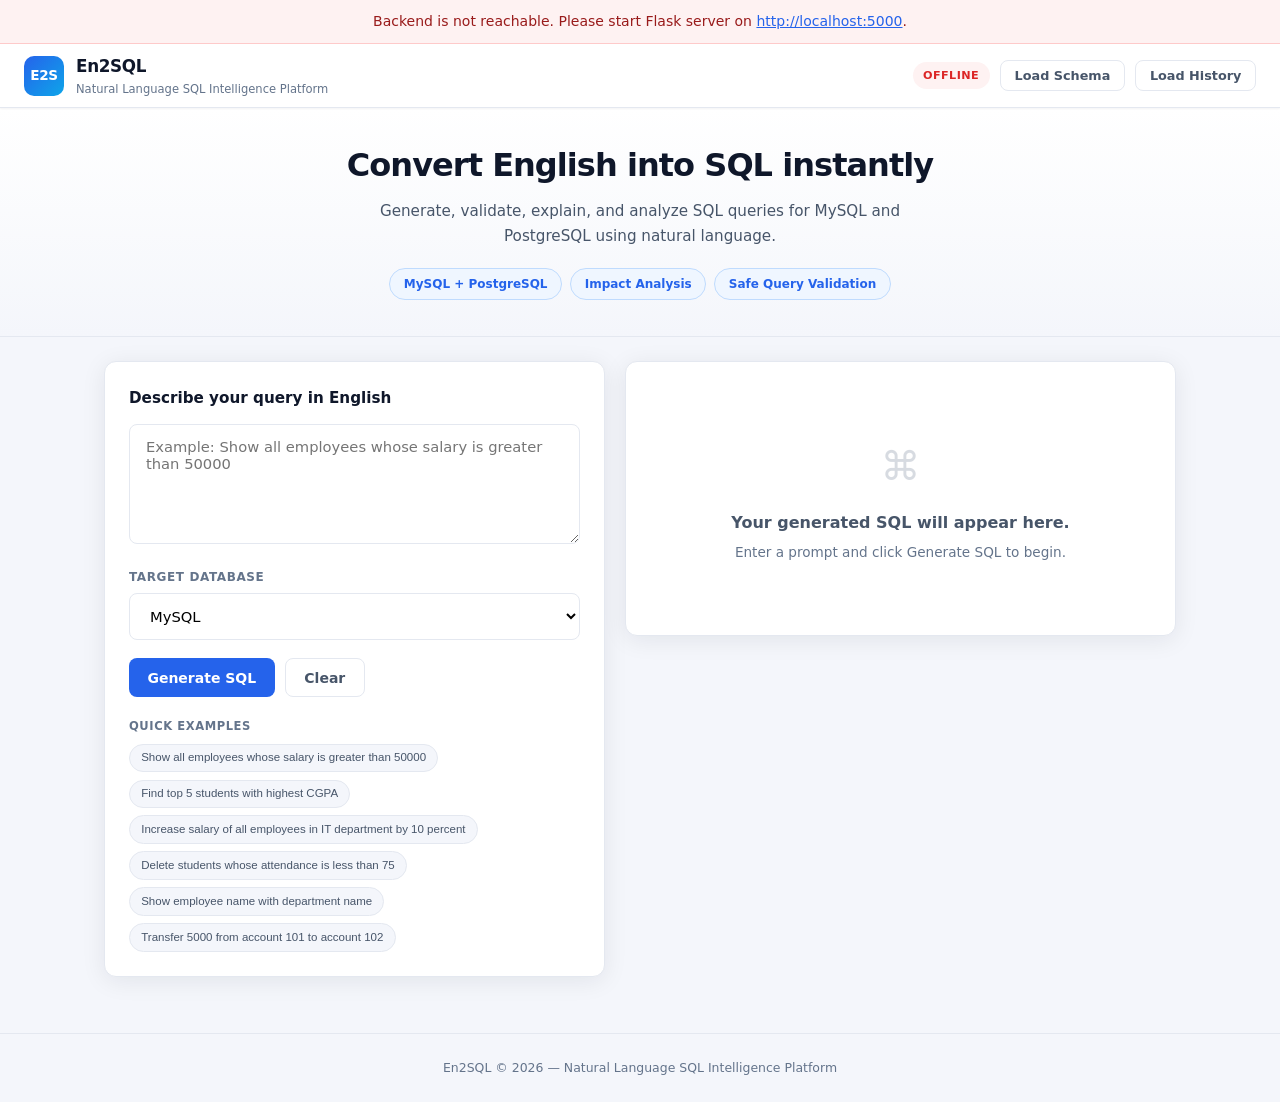
==== frontend/index.html @ 53cef6e6 "Add En2SQL project" ====
<!DOCTYPE html>
<html lang="en">
<head>
  <meta charset="UTF-8" />
  <meta name="viewport" content="width=device-width, initial-scale=1.0" />
  <title>En2SQL — Natural Language SQL Intelligence Platform</title>
  <link rel="stylesheet" href="style.css" />
</head>
<body>
  <!-- Backend unreachable banner -->
  <div id="backend-error" class="backend-error" hidden>
    Backend is not reachable. Please start Flask server on
    <a href="http://localhost:5000" target="_blank" rel="noopener">http://localhost:5000</a>.
  </div>

  <!-- Top navigation -->
  <nav class="navbar">
    <div class="navbar__brand">
      <div class="navbar__logo">E2S</div>
      <div>
        <div class="navbar__title">En2SQL</div>
        <div class="navbar__tagline">Natural Language SQL Intelligence Platform</div>
      </div>
    </div>
    <div class="navbar__actions">
      <span id="status-badge" class="status-badge status-badge--checking">Checking…</span>
      <button id="btn-load-schema" class="btn btn-nav" type="button">Load Schema</button>
      <button id="btn-load-history" class="btn btn-nav" type="button">Load History</button>
    </div>
  </nav>

  <!-- Hero -->
  <section class="hero">
    <div class="hero__inner">
      <h1 class="hero__heading">Convert English into SQL instantly</h1>
      <p class="hero__desc">
        Generate, validate, explain, and analyze SQL queries for MySQL and PostgreSQL using natural language.
      </p>
      <div class="hero__badges">
        <span class="feature-badge">MySQL + PostgreSQL</span>
        <span class="feature-badge">Impact Analysis</span>
        <span class="feature-badge">Safe Query Validation</span>
      </div>
    </div>
  </section>

  <!-- Main workspace -->
  <main class="workspace">
    <div class="workspace__grid">
      <!-- Left panel: input -->
      <section class="panel panel--input">
        <h2 class="panel__title">Describe your query in English</h2>
        <textarea
          id="prompt"
          class="prompt-input"
          rows="5"
          placeholder="Example: Show all employees whose salary is greater than 50000"
        ></textarea>

        <label class="field-label" for="db-type">Target database</label>
        <select id="db-type" class="field-select">
          <option value="mysql">MySQL</option>
          <option value="postgresql">PostgreSQL</option>
        </select>

        <div class="action-row">
          <button id="btn-generate" class="btn btn-primary" type="button">
            <span class="btn__label">Generate SQL</span>
            <span class="btn__spinner" hidden></span>
          </button>
          <button id="btn-clear" class="btn btn-secondary" type="button">Clear</button>
        </div>

        <p class="chips-label">Quick examples</p>
        <div id="sample-buttons" class="sample-chips"></div>
      </section>

      <!-- Right panel: output -->
      <section class="panel panel--output">
        <!-- Empty state -->
        <div id="output-empty" class="output-empty">
          <div class="output-empty__icon">⌘</div>
          <p class="output-empty__text">Your generated SQL will appear here.</p>
          <p class="output-empty__hint">Enter a prompt and click Generate SQL to begin.</p>
        </div>

        <!-- Results -->
        <div id="output-results" class="output-results" hidden>
          <!-- Unsupported schema -->
          <div id="unsupported-card" class="unsupported-card" hidden aria-live="polite">
            <div class="unsupported-card__header">
              <div class="unsupported-card__icon" aria-hidden="true">⚠</div>
              <div>
                <h3>Unsupported Schema Detected</h3>
                <p class="unsupported-card__eyebrow">No SQL query was generated to avoid incorrect output.</p>
              </div>
            </div>
            <p id="unsupported-message" class="unsupported-card__message">
              The requested tables or columns are not available in the current database schema.
            </p>
            <div class="unsupported-card__section">
              <span class="unsupported-card__label">Available demo schema</span>
              <div class="unsupported-schema-list">
                <span>Employee</span>
                <span>Department</span>
                <span>Students</span>
                <span>Account</span>
              </div>
            </div>
            <div class="unsupported-card__section">
              <span class="unsupported-card__label">Warning</span>
              <p id="unsupported-warning" class="unsupported-card__detail"></p>
            </div>
            <div class="unsupported-card__section">
              <span class="unsupported-card__label">Suggestion</span>
              <p id="unsupported-optimization" class="unsupported-card__detail"></p>
            </div>
          </div>

          <!-- Query options (multiple) -->
          <div id="query-options-card" class="query-options-section" hidden>
            <h3 class="section-label">Select query variant</h3>
            <div id="query-options" class="query-options"></div>
          </div>

          <!-- SQL editor block -->
          <div id="sql-block" class="sql-block">
            <div class="sql-block__header">
              <span class="section-label">Generated SQL</span>
              <button id="btn-copy-sql" class="btn btn-copy" type="button">Copy SQL</button>
            </div>
            <pre id="output-sql" class="sql-editor"></pre>
            <div class="badge-row">
              <span id="query-type-badge" class="pill pill--type"></span>
              <span id="database-badge" class="pill pill--db"></span>
              <span id="validation-badge" class="pill pill--valid"></span>
              <span id="warning-badge" class="pill pill--warn" hidden></span>
            </div>
          </div>

          <!-- Result details tabs -->
          <div id="details-tabs" class="details-tabs">
            <div class="tabs__nav" role="tablist">
              <button class="tab-btn active" data-tab="explanation" type="button">Explanation</button>
              <button class="tab-btn" data-tab="tables" type="button">Affected Tables</button>
              <button class="tab-btn" data-tab="columns" type="button">Affected Columns</button>
              <button class="tab-btn" data-tab="impact" type="button">Expected Impact</button>
              <button class="tab-btn" data-tab="optimization" type="button">Optimization</button>
              <button class="tab-btn" data-tab="warning" type="button">Warning</button>
            </div>
            <div class="tabs__content">
              <div id="tab-explanation" class="tab-pane active">
                <p id="output-explanation" class="detail-text"></p>
              </div>
              <div id="tab-tables" class="tab-pane">
                <ul id="output-tables" class="tag-list"></ul>
              </div>
              <div id="tab-columns" class="tab-pane">
                <ul id="output-columns" class="tag-list"></ul>
              </div>
              <div id="tab-impact" class="tab-pane">
                <p id="output-impact" class="detail-text"></p>
              </div>
              <div id="tab-optimization" class="tab-pane">
                <p id="output-optimization" class="detail-text"></p>
              </div>
              <div id="tab-warning" class="tab-pane">
                <p id="output-warning" class="detail-text detail-text--warn"></p>
              </div>
            </div>
          </div>

          <!-- Execute -->
          <div class="execute-section">
            <button id="btn-execute" class="btn btn-execute" type="button" disabled>
              Execute Selected Query
            </button>
            <p id="demo-mode-note" class="demo-note" hidden>
              Execution is running in demo mode.
            </p>
          </div>

          <!-- Execution results -->
          <div id="execution-block" class="execution-block" hidden>
            <h3 class="section-label">Execution Result</h3>
            <p id="execution-message" class="execution-message"></p>
            <div class="table-wrapper">
              <table id="execution-table" class="data-table">
                <thead id="execution-thead"></thead>
                <tbody id="execution-tbody"></tbody>
              </table>
            </div>
          </div>
        </div>
      </section>
    </div>
  </main>

  <footer class="footer">
    <p>En2SQL &copy; 2026 &mdash; Natural Language SQL Intelligence Platform</p>
  </footer>

  <!-- Schema drawer -->
  <div id="schema-drawer" class="drawer" hidden>
    <div class="drawer__backdrop" data-close="schema"></div>
    <aside class="drawer__panel">
      <header class="drawer__header">
        <h2>Database Schema</h2>
        <span id="schema-mode" class="pill pill--muted"></span>
        <button class="drawer__close" data-close="schema" type="button" aria-label="Close">&times;</button>
      </header>
      <div id="schema-content" class="drawer__body schema-grid"></div>
    </aside>
  </div>

  <!-- History drawer -->
  <div id="history-drawer" class="drawer" hidden>
    <div class="drawer__backdrop" data-close="history"></div>
    <aside class="drawer__panel">
      <header class="drawer__header">
        <h2>Query History</h2>
        <button class="drawer__close" data-close="history" type="button" aria-label="Close">&times;</button>
      </header>
      <ul id="history-list" class="drawer__body history-list">
        <li class="history-placeholder">No history loaded yet.</li>
      </ul>
    </aside>
  </div>

  <!-- Confirm modal -->
  <div id="confirm-modal" class="modal" hidden>
    <div class="modal__backdrop" data-close="modal"></div>
    <div class="modal__dialog">
      <h3>Confirm query execution</h3>
      <p id="confirm-message" class="modal__text"></p>
      <div class="modal__actions">
        <button id="confirm-cancel" class="btn btn-secondary" type="button">Cancel</button>
        <button id="confirm-ok" class="btn btn-danger" type="button">Execute anyway</button>
      </div>
    </div>
  </div>

  <!-- Toast -->
  <div id="toast" class="toast" hidden></div>

  <script src="script.js"></script>
</body>
</html>
---- frontend/style.css ----
/* En2SQL — Professional SQL Assistant UI */

[hidden] {
  display: none !important;
}

:root {
  --bg: #f4f6fb;
  --surface: #ffffff;
  --surface-elevated: #ffffff;
  --border: #e4e8f0;
  --border-strong: #cdd5e0;
  --text: #0f172a;
  --text-secondary: #475569;
  --text-muted: #64748b;
  --primary: #2563eb;
  --primary-hover: #1d4ed8;
  --primary-soft: #eff6ff;
  --accent: #0ea5e9;
  --success: #059669;
  --success-soft: #ecfdf5;
  --warning: #d97706;
  --warning-soft: #fffbeb;
  --danger: #dc2626;
  --danger-soft: #fef2f2;
  --sql-bg: #0f172a;
  --sql-text: #e2e8f0;
  --sql-keyword: #7dd3fc;
  --radius: 12px;
  --radius-sm: 8px;
  --shadow-sm: 0 1px 2px rgba(15, 23, 42, 0.05);
  --shadow: 0 4px 24px rgba(15, 23, 42, 0.08);
  --shadow-lg: 0 12px 40px rgba(15, 23, 42, 0.12);
  --font: "Inter", "Segoe UI", system-ui, -apple-system, sans-serif;
  --mono: "JetBrains Mono", "SF Mono", "Fira Code", Consolas, monospace;
  --nav-h: 64px;
}

*, *::before, *::after { box-sizing: border-box; margin: 0; padding: 0; }

html { scroll-behavior: smooth; }

body {
  font-family: var(--font);
  background: var(--bg);
  color: var(--text);
  line-height: 1.6;
  min-height: 100vh;
}

a { color: var(--primary); }

/* Backend error banner */
.backend-error {
  background: var(--danger-soft);
  border-bottom: 1px solid #fecaca;
  color: #991b1b;
  padding: 0.65rem 1.5rem;
  text-align: center;
  font-size: 0.875rem;
}

/* Navbar */
.navbar {
  position: sticky;
  top: 0;
  z-index: 100;
  height: var(--nav-h);
  background: var(--surface);
  border-bottom: 1px solid var(--border);
  display: flex;
  align-items: center;
  justify-content: space-between;
  padding: 0 1.5rem;
  box-shadow: var(--shadow-sm);
}

.navbar__brand {
  display: flex;
  align-items: center;
  gap: 0.75rem;
}

.navbar__logo {
  width: 40px;
  height: 40px;
  border-radius: 10px;
  background: linear-gradient(135deg, var(--primary), var(--accent));
  color: #fff;
  font-weight: 800;
  font-size: 0.85rem;
  display: flex;
  align-items: center;
  justify-content: center;
  letter-spacing: -0.03em;
}

.navbar__title {
  font-size: 1.05rem;
  font-weight: 700;
  letter-spacing: -0.02em;
  color: var(--text);
}

.navbar__tagline {
  font-size: 0.72rem;
  color: var(--text-muted);
  font-weight: 500;
}

.navbar__actions {
  display: flex;
  align-items: center;
  gap: 0.65rem;
}

.status-badge {
  font-size: 0.7rem;
  font-weight: 600;
  padding: 0.3rem 0.65rem;
  border-radius: 999px;
  text-transform: uppercase;
  letter-spacing: 0.04em;
}

.status-badge--checking { background: var(--border); color: var(--text-muted); }
.status-badge--connected { background: var(--success-soft); color: var(--success); }
.status-badge--demo { background: var(--warning-soft); color: var(--warning); }
.status-badge--offline { background: var(--danger-soft); color: var(--danger); }

/* Hero */
.hero {
  background: linear-gradient(180deg, var(--surface) 0%, var(--bg) 100%);
  border-bottom: 1px solid var(--border);
  padding: 2rem 1.5rem 2.25rem;
}

.hero__inner {
  max-width: 1120px;
  margin: 0 auto;
  text-align: center;
}

.hero__heading {
  font-size: clamp(1.5rem, 3.5vw, 2rem);
  font-weight: 800;
  letter-spacing: -0.03em;
  color: var(--text);
  margin-bottom: 0.5rem;
}

.hero__desc {
  max-width: 560px;
  margin: 0 auto 1.25rem;
  color: var(--text-secondary);
  font-size: 0.95rem;
}

.hero__badges {
  display: flex;
  flex-wrap: wrap;
  justify-content: center;
  gap: 0.5rem;
}

.feature-badge {
  font-size: 0.75rem;
  font-weight: 600;
  padding: 0.35rem 0.85rem;
  border-radius: 999px;
  background: var(--primary-soft);
  color: var(--primary);
  border: 1px solid #bfdbfe;
}

/* Workspace */
.workspace {
  max-width: 1120px;
  margin: 0 auto;
  padding: 1.5rem;
}

.workspace__grid {
  display: grid;
  grid-template-columns: 1fr 1.1fr;
  gap: 1.25rem;
  align-items: start;
}

.panel {
  background: var(--surface);
  border: 1px solid var(--border);
  border-radius: var(--radius);
  box-shadow: var(--shadow);
  padding: 1.5rem;
}

.panel__title {
  font-size: 0.95rem;
  font-weight: 700;
  color: var(--text);
  margin-bottom: 0.85rem;
}

/* Form fields */
.field-label {
  display: block;
  font-size: 0.75rem;
  font-weight: 600;
  color: var(--text-muted);
  text-transform: uppercase;
  letter-spacing: 0.05em;
  margin: 1rem 0 0.4rem;
}

.prompt-input,
.field-select {
  width: 100%;
  padding: 0.8rem 1rem;
  border: 1px solid var(--border);
  border-radius: var(--radius-sm);
  font-family: var(--font);
  font-size: 0.92rem;
  background: var(--surface);
  transition: border-color 0.15s, box-shadow 0.15s;
  resize: vertical;
}

.prompt-input:focus,
.field-select:focus {
  outline: none;
  border-color: var(--primary);
  box-shadow: 0 0 0 3px rgba(37, 99, 235, 0.12);
}

.prompt-input { min-height: 120px; }

/* Buttons */
.btn {
  display: inline-flex;
  align-items: center;
  justify-content: center;
  gap: 0.5rem;
  padding: 0.65rem 1.15rem;
  border: none;
  border-radius: var(--radius-sm);
  font-family: var(--font);
  font-size: 0.875rem;
  font-weight: 600;
  cursor: pointer;
  transition: background 0.15s, transform 0.1s, opacity 0.15s;
}

.btn:active:not(:disabled) { transform: scale(0.98); }
.btn:disabled { opacity: 0.5; cursor: not-allowed; }

.btn-primary {
  background: var(--primary);
  color: #fff;
  min-width: 140px;
}

.btn-primary:hover:not(:disabled) { background: var(--primary-hover); }
.btn-primary.loading .btn__label { opacity: 0.6; }

.btn-secondary {
  background: var(--surface);
  color: var(--text-secondary);
  border: 1px solid var(--border);
}

.btn-secondary:hover:not(:disabled) { background: var(--bg); }

.btn-nav {
  background: transparent;
  color: var(--text-secondary);
  border: 1px solid var(--border);
  padding: 0.45rem 0.85rem;
  font-size: 0.8rem;
}

.btn-nav:hover { background: var(--bg); color: var(--text); }

.btn-copy {
  background: rgba(255,255,255,0.08);
  color: var(--sql-text);
  border: 1px solid rgba(255,255,255,0.15);
  padding: 0.35rem 0.75rem;
  font-size: 0.75rem;
}

.btn-copy:hover { background: rgba(255,255,255,0.15); }
.btn-copy.copied { background: var(--success); border-color: var(--success); color: #fff; }

.btn-execute {
  background: var(--success);
  color: #fff;
  width: 100%;
  padding: 0.75rem;
  margin-top: 0.5rem;
}

.btn-execute:hover:not(:disabled) { background: #047857; }

.btn-danger {
  background: var(--danger);
  color: #fff;
}

.btn-danger:hover { background: #b91c1c; }

.btn__spinner {
  width: 16px;
  height: 16px;
  border: 2px solid rgba(255,255,255,0.3);
  border-top-color: #fff;
  border-radius: 50%;
  animation: spin 0.7s linear infinite;
}

@keyframes spin { to { transform: rotate(360deg); } }

.action-row {
  display: flex;
  gap: 0.65rem;
  margin-top: 1.15rem;
}

/* Sample chips */
.chips-label {
  font-size: 0.72rem;
  font-weight: 600;
  color: var(--text-muted);
  text-transform: uppercase;
  letter-spacing: 0.05em;
  margin: 1.25rem 0 0.5rem;
}

.sample-chips {
  display: flex;
  flex-wrap: wrap;
  gap: 0.45rem;
}

.sample-chip {
  font-size: 0.72rem;
  padding: 0.35rem 0.7rem;
  border-radius: 999px;
  background: var(--bg);
  border: 1px solid var(--border);
  color: var(--text-secondary);
  cursor: pointer;
  transition: border-color 0.15s, background 0.15s;
  text-align: left;
  line-height: 1.35;
}

.sample-chip:hover {
  border-color: var(--primary);
  background: var(--primary-soft);
  color: var(--primary);
}

/* Output panel */
.output-empty {
  text-align: center;
  padding: 3rem 1.5rem;
  color: var(--text-muted);
}

.output-empty__icon {
  font-size: 2.5rem;
  opacity: 0.25;
  margin-bottom: 0.75rem;
}

.output-empty__text {
  font-size: 1rem;
  font-weight: 600;
  color: var(--text-secondary);
}

.output-empty__hint {
  font-size: 0.85rem;
  margin-top: 0.35rem;
}

.output-results { display: flex; flex-direction: column; gap: 1rem; }

.section-label {
  font-size: 0.72rem;
  font-weight: 700;
  text-transform: uppercase;
  letter-spacing: 0.06em;
  color: var(--text-muted);
  margin-bottom: 0.5rem;
}

/* Unsupported card */
.unsupported-card {
  background: linear-gradient(180deg, #fffbeb 0%, #fff7ed 100%);
  border: 1px solid #fcd34d;
  border-radius: var(--radius-sm);
  padding: 1.25rem;
  box-shadow: var(--shadow-sm);
}

.unsupported-card__header {
  display: flex;
  align-items: flex-start;
  gap: 0.85rem;
  margin-bottom: 0.9rem;
}

.unsupported-card__icon {
  width: 38px;
  height: 38px;
  border-radius: 999px;
  background: #fef3c7;
  border: 1px solid #fbbf24;
  display: flex;
  align-items: center;
  justify-content: center;
  flex: 0 0 auto;
  font-size: 1.15rem;
}

.unsupported-card h3 {
  font-size: 1rem;
  margin-bottom: 0.15rem;
  color: #92400e;
}

.unsupported-card p {
  font-size: 0.875rem;
  color: #78350f;
}

.unsupported-card__eyebrow {
  font-weight: 600;
}

.unsupported-card__message {
  margin-bottom: 1rem;
  line-height: 1.6;
}

.unsupported-card__section {
  border-top: 1px solid #fde68a;
  padding-top: 0.8rem;
  margin-top: 0.8rem;
}

.unsupported-card__label {
  display: block;
  font-size: 0.68rem;
  font-weight: 800;
  color: #92400e;
  letter-spacing: 0.06em;
  text-transform: uppercase;
  margin-bottom: 0.45rem;
}

.unsupported-card__detail {
  line-height: 1.6;
}

.unsupported-schema-list {
  display: flex;
  flex-wrap: wrap;
  gap: 0.4rem;
}

.unsupported-schema-list span {
  font-family: var(--mono);
  font-size: 0.72rem;
  font-weight: 700;
  color: #78350f;
  background: #ffffff;
  border: 1px solid #fcd34d;
  border-radius: 999px;
  padding: 0.25rem 0.6rem;
}

/* SQL editor block */
.sql-block {
  border: 1px solid #1e293b;
  border-radius: var(--radius-sm);
  overflow: hidden;
  background: var(--sql-bg);
}

.sql-block__header {
  display: flex;
  justify-content: space-between;
  align-items: center;
  padding: 0.55rem 0.85rem;
  background: #1e293b;
  border-bottom: 1px solid #334155;
}

.sql-block__header .section-label {
  color: #94a3b8;
  margin: 0;
}

.sql-editor {
  font-family: var(--mono);
  font-size: 0.82rem;
  line-height: 1.6;
  color: var(--sql-text);
  padding: 1rem 1.15rem;
  overflow-x: auto;
  white-space: pre-wrap;
  word-break: break-word;
  min-height: 100px;
  max-height: 280px;
}

.badge-row {
  display: flex;
  flex-wrap: wrap;
  gap: 0.4rem;
  padding: 0.65rem 0.85rem;
  background: #1e293b;
  border-top: 1px solid #334155;
}

.pill {
  font-size: 0.68rem;
  font-weight: 700;
  padding: 0.2rem 0.55rem;
  border-radius: 999px;
  text-transform: uppercase;
  letter-spacing: 0.04em;
}

.pill--type { background: #312e81; color: #c7d2fe; }
.pill--db { background: #164e63; color: #a5f3fc; }
.pill--valid { background: #14532d; color: #bbf7d0; }
.pill--warn { background: #78350f; color: #fde68a; }
.pill--muted { background: var(--bg); color: var(--text-muted); }

/* Query options */
.query-options-section { margin-bottom: 0.25rem; }

.query-options {
  display: flex;
  flex-direction: column;
  gap: 0.5rem;
}

.query-option {
  display: flex;
  align-items: flex-start;
  gap: 0.65rem;
  padding: 0.75rem;
  border: 2px solid var(--border);
  border-radius: var(--radius-sm);
  cursor: pointer;
  transition: border-color 0.15s, background 0.15s;
  background: var(--bg);
}

.query-option:hover { border-color: #93c5fd; }
.query-option.selected {
  border-color: var(--primary);
  background: var(--primary-soft);
}

.query-option input { margin-top: 0.2rem; accent-color: var(--primary); }

.query-option pre {
  font-family: var(--mono);
  font-size: 0.75rem;
  white-space: pre-wrap;
  word-break: break-word;
  flex: 1;
  color: var(--text);
}

/* Tabs */
.details-tabs {
  border: 1px solid var(--border);
  border-radius: var(--radius-sm);
  overflow: hidden;
  background: var(--surface);
}

.tabs__nav {
  display: flex;
  flex-wrap: wrap;
  border-bottom: 1px solid var(--border);
  background: var(--bg);
}

.tab-btn {
  flex: 1;
  min-width: fit-content;
  padding: 0.6rem 0.75rem;
  border: none;
  background: transparent;
  font-family: var(--font);
  font-size: 0.75rem;
  font-weight: 600;
  color: var(--text-muted);
  cursor: pointer;
  border-bottom: 2px solid transparent;
  transition: color 0.15s, border-color 0.15s;
}

.tab-btn:hover { color: var(--text); }
.tab-btn.active {
  color: var(--primary);
  border-bottom-color: var(--primary);
  background: var(--surface);
}

.tabs__content { padding: 1rem; min-height: 80px; }

.tab-pane { display: none; }
.tab-pane.active { display: block; }

.detail-text {
  font-size: 0.875rem;
  color: var(--text-secondary);
  line-height: 1.65;
}

.detail-text--warn { color: #92400e; }

.tag-list {
  list-style: none;
  display: flex;
  flex-wrap: wrap;
  gap: 0.4rem;
}

.tag-list li {
  font-size: 0.8rem;
  padding: 0.25rem 0.65rem;
  background: var(--bg);
  border: 1px solid var(--border);
  border-radius: 999px;
  color: var(--text);
}

.tag-list .empty-tag {
  border: none;
  background: transparent;
  color: var(--text-muted);
  font-style: italic;
  padding: 0;
}

/* Execute */
.execute-section { margin-top: 0.25rem; }

.demo-note {
  font-size: 0.78rem;
  color: var(--warning);
  text-align: center;
  margin-top: 0.5rem;
  font-weight: 500;
}

.execution-block {
  border: 1px solid var(--border);
  border-radius: var(--radius-sm);
  padding: 1rem;
  background: var(--bg);
}

.execution-message {
  font-size: 0.82rem;
  color: var(--text-muted);
  margin-bottom: 0.65rem;
}

.table-wrapper {
  overflow-x: auto;
  border-radius: var(--radius-sm);
  border: 1px solid var(--border);
  background: var(--surface);
}

.data-table {
  width: 100%;
  border-collapse: collapse;
  font-size: 0.82rem;
}

.data-table th,
.data-table td {
  padding: 0.55rem 0.85rem;
  text-align: left;
  border-bottom: 1px solid var(--border);
}

.data-table th {
  background: var(--sql-bg);
  color: var(--sql-text);
  font-weight: 600;
  font-size: 0.72rem;
  text-transform: uppercase;
  letter-spacing: 0.04em;
}

.data-table tbody tr:hover { background: var(--primary-soft); }
.data-table .no-rows {
  text-align: center;
  color: var(--text-muted);
  font-style: italic;
  padding: 1.25rem;
}

/* Drawers */
.drawer { position: fixed; inset: 0; z-index: 200; }

.drawer__backdrop {
  position: absolute;
  inset: 0;
  background: rgba(15, 23, 42, 0.4);
  backdrop-filter: blur(2px);
}

.drawer__panel {
  position: absolute;
  top: 0;
  right: 0;
  width: min(420px, 100vw);
  height: 100%;
  background: var(--surface);
  box-shadow: var(--shadow-lg);
  display: flex;
  flex-direction: column;
  animation: slideIn 0.25s ease;
}

@keyframes slideIn {
  from { transform: translateX(100%); }
  to { transform: translateX(0); }
}

.drawer__header {
  display: flex;
  align-items: center;
  gap: 0.5rem;
  padding: 1.15rem 1.25rem;
  border-bottom: 1px solid var(--border);
}

.drawer__header h2 {
  font-size: 1rem;
  font-weight: 700;
  flex: 1;
}

.drawer__close {
  background: none;
  border: none;
  font-size: 1.5rem;
  color: var(--text-muted);
  cursor: pointer;
  line-height: 1;
  padding: 0.25rem;
}

.drawer__close:hover { color: var(--text); }

.drawer__body {
  flex: 1;
  overflow-y: auto;
  padding: 1rem 1.25rem;
}

/* Schema grid in drawer */
.schema-grid { display: flex; flex-direction: column; gap: 0.85rem; }

.schema-table-card {
  border: 1px solid var(--border);
  border-radius: var(--radius-sm);
  padding: 0.85rem;
  background: var(--bg);
}

.schema-table-card h4 {
  font-size: 0.9rem;
  color: var(--primary);
  margin-bottom: 0.2rem;
}

.schema-desc {
  font-size: 0.78rem;
  color: var(--text-muted);
  margin-bottom: 0.55rem;
}

.schema-columns { display: flex; flex-wrap: wrap; gap: 0.3rem; }

.schema-col {
  font-family: var(--mono);
  font-size: 0.68rem;
  padding: 0.15rem 0.45rem;
  background: var(--surface);
  border: 1px solid var(--border);
  border-radius: 4px;
}

.schema-col.pk {
  border-color: var(--primary);
  color: var(--primary);
  font-weight: 600;
}

/* History */
.history-list { list-style: none; }

.history-list li {
  padding: 0.85rem 0;
  border-bottom: 1px solid var(--border);
}

.history-placeholder {
  color: var(--text-muted);
  font-style: italic;
  font-size: 0.875rem;
}

.history-item {
  cursor: pointer;
  border-radius: var(--radius-sm);
  padding: 0.85rem !important;
  transition: background 0.15s;
}

.history-item:hover { background: var(--bg); }

.history-prompt { font-weight: 600; font-size: 0.875rem; }
.history-meta { font-size: 0.72rem; color: var(--text-muted); margin-top: 0.2rem; }
.history-sql {
  font-family: var(--mono);
  font-size: 0.72rem;
  color: var(--primary);
  margin-top: 0.3rem;
  white-space: nowrap;
  overflow: hidden;
  text-overflow: ellipsis;
}
.history-impact { font-size: 0.75rem; color: var(--text-muted); margin-top: 0.2rem; }

/* Modal */
.modal {
  position: fixed;
  inset: 0;
  z-index: 300;
  display: flex;
  align-items: center;
  justify-content: center;
  padding: 1rem;
}

.modal__backdrop {
  position: absolute;
  inset: 0;
  background: rgba(15, 23, 42, 0.5);
}

.modal__dialog {
  position: relative;
  background: var(--surface);
  border-radius: var(--radius);
  padding: 1.5rem;
  max-width: 440px;
  width: 100%;
  box-shadow: var(--shadow-lg);
  animation: fadeUp 0.2s ease;
}

@keyframes fadeUp {
  from { opacity: 0; transform: translateY(12px); }
  to { opacity: 1; transform: translateY(0); }
}

.modal__dialog h3 { font-size: 1.05rem; margin-bottom: 0.65rem; }
.modal__text { font-size: 0.875rem; color: var(--text-secondary); margin-bottom: 1.25rem; white-space: pre-wrap; }
.modal__actions { display: flex; gap: 0.65rem; justify-content: flex-end; }

/* Footer */
.footer {
  text-align: center;
  padding: 1.5rem;
  font-size: 0.78rem;
  color: var(--text-muted);
  border-top: 1px solid var(--border);
  margin-top: 2rem;
}

/* Toast */
.toast {
  position: fixed;
  bottom: 1.5rem;
  left: 50%;
  transform: translateX(-50%);
  background: var(--text);
  color: #fff;
  padding: 0.75rem 1.25rem;
  border-radius: var(--radius-sm);
  font-size: 0.875rem;
  box-shadow: var(--shadow-lg);
  z-index: 400;
  max-width: 90vw;
}

.toast.toast--error { background: var(--danger); }
.toast.toast--success { background: var(--success); }

/* Responsive */
@media (max-width: 900px) {
  .workspace__grid { grid-template-columns: 1fr; }
  .navbar { padding: 0 1rem; flex-wrap: wrap; height: auto; min-height: var(--nav-h); gap: 0.5rem; padding-block: 0.65rem; }
  .navbar__actions { flex-wrap: wrap; }
  .tabs__nav { overflow-x: auto; flex-wrap: nowrap; }
  .tab-btn { flex: none; white-space: nowrap; }
}

@media (max-width: 480px) {
  .action-row { flex-direction: column; }
  .btn-primary { width: 100%; }
  .hero { padding: 1.5rem 1rem; }
  .workspace { padding: 1rem; }
}
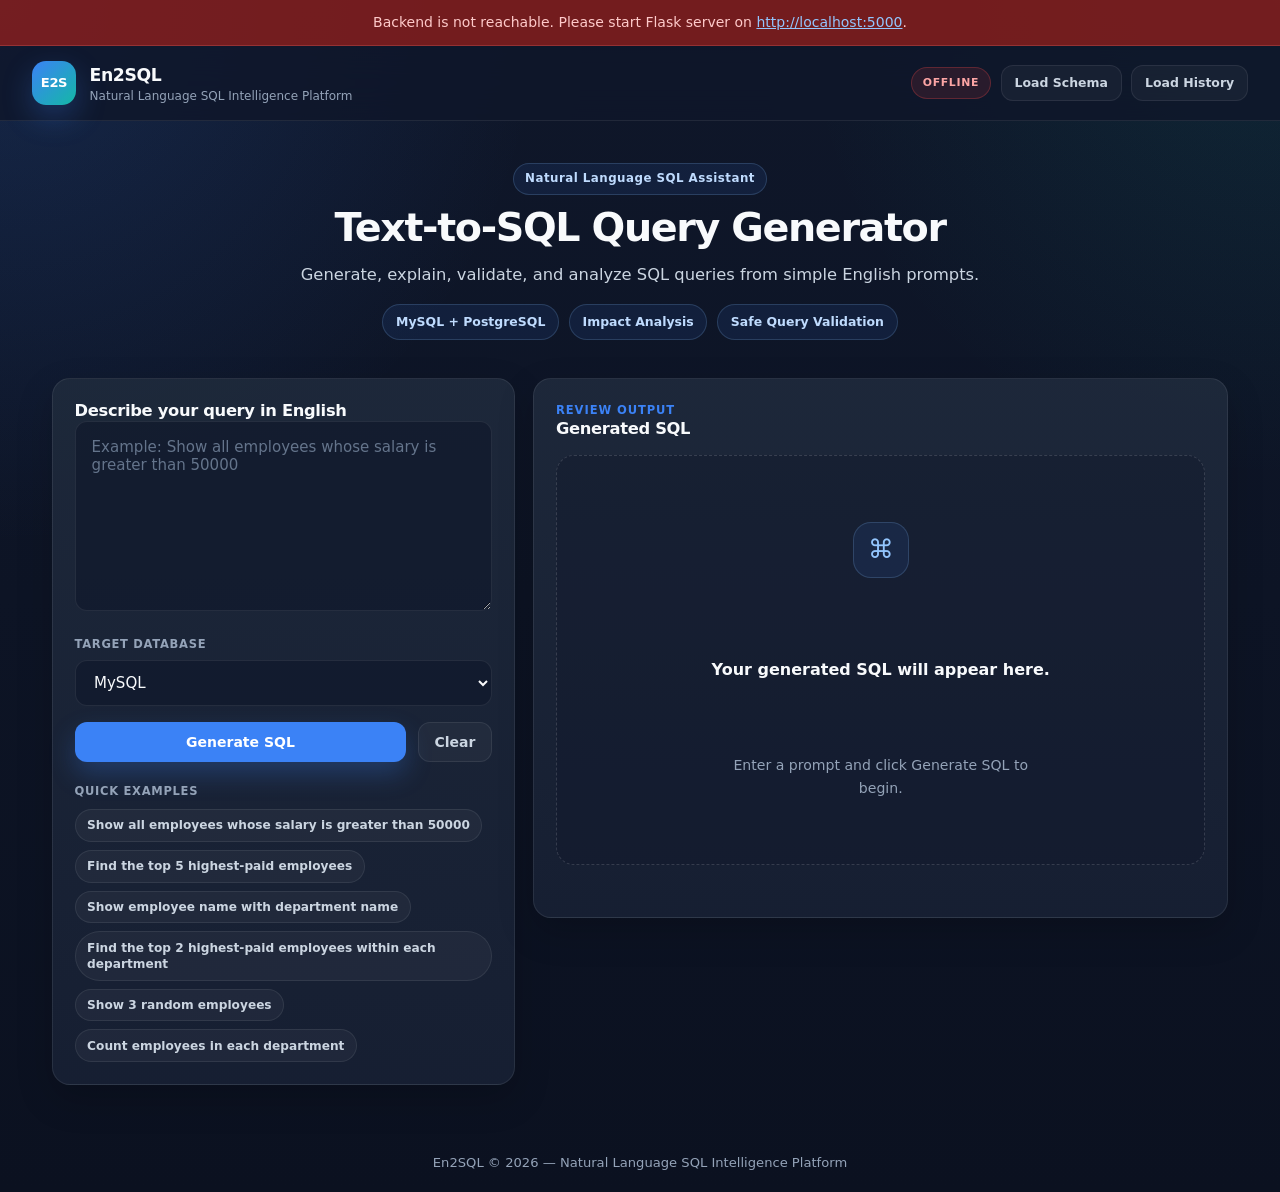
==== commit be3d4d2c: "Updated UI" ====
--- a/frontend/index.html
+++ b/frontend/index.html
@@ -32,9 +32,10 @@
   <!-- Hero -->
   <section class="hero">
     <div class="hero__inner">
-      <h1 class="hero__heading">Convert English into SQL instantly</h1>
+      <p class="hero__eyebrow">Natural Language SQL Assistant</p>
+      <h1 class="hero__heading">Text-to-SQL Query Generator</h1>
       <p class="hero__desc">
-        Generate, validate, explain, and analyze SQL queries for MySQL and PostgreSQL using natural language.
+        Generate, explain, validate, and analyze SQL queries from simple English prompts.
       </p>
       <div class="hero__badges">
         <span class="feature-badge">MySQL + PostgreSQL</span>
@@ -77,6 +78,13 @@
 
       <!-- Right panel: output -->
       <section class="panel panel--output">
+        <div class="panel__header">
+          <div>
+            <p class="panel__eyebrow">Review output</p>
+            <h2 class="panel__title">Generated SQL</h2>
+          </div>
+        </div>
+
         <!-- Empty state -->
         <div id="output-empty" class="output-empty">
           <div class="output-empty__icon">⌘</div>
@@ -99,12 +107,15 @@
               The requested tables or columns are not available in the current database schema.
             </p>
             <div class="unsupported-card__section">
-              <span class="unsupported-card__label">Available demo schema</span>
+              <span class="unsupported-card__label">Available HR schema</span>
               <div class="unsupported-schema-list">
-                <span>Employee</span>
-                <span>Department</span>
-                <span>Students</span>
-                <span>Account</span>
+                <span>employees</span>
+                <span>departments</span>
+                <span>jobs</span>
+                <span>locations</span>
+                <span>countries</span>
+                <span>regions</span>
+                <span>dependents</span>
               </div>
             </div>
             <div class="unsupported-card__section">
@@ -150,7 +161,7 @@
             </div>
             <div class="tabs__content">
               <div id="tab-explanation" class="tab-pane active">
-                <p id="output-explanation" class="detail-text"></p>
+                <div id="output-explanation" class="detail-text"></div>
               </div>
               <div id="tab-tables" class="tab-pane">
                 <ul id="output-tables" class="tag-list"></ul>
--- a/frontend/style.css
+++ b/frontend/style.css
@@ -1,63 +1,78 @@
-/* En2SQL — Professional SQL Assistant UI */
+/* En2SQL — refined dark product UI */
 
 [hidden] {
   display: none !important;
 }
 
 :root {
-  --bg: #f4f6fb;
-  --surface: #ffffff;
-  --surface-elevated: #ffffff;
-  --border: #e4e8f0;
-  --border-strong: #cdd5e0;
-  --text: #0f172a;
-  --text-secondary: #475569;
-  --text-muted: #64748b;
-  --primary: #2563eb;
-  --primary-hover: #1d4ed8;
-  --primary-soft: #eff6ff;
-  --accent: #0ea5e9;
-  --success: #059669;
-  --success-soft: #ecfdf5;
-  --warning: #d97706;
-  --warning-soft: #fffbeb;
-  --danger: #dc2626;
-  --danger-soft: #fef2f2;
-  --sql-bg: #0f172a;
-  --sql-text: #e2e8f0;
-  --sql-keyword: #7dd3fc;
-  --radius: 12px;
-  --radius-sm: 8px;
-  --shadow-sm: 0 1px 2px rgba(15, 23, 42, 0.05);
-  --shadow: 0 4px 24px rgba(15, 23, 42, 0.08);
-  --shadow-lg: 0 12px 40px rgba(15, 23, 42, 0.12);
-  --font: "Inter", "Segoe UI", system-ui, -apple-system, sans-serif;
-  --mono: "JetBrains Mono", "SF Mono", "Fira Code", Consolas, monospace;
-  --nav-h: 64px;
-}
-
-*, *::before, *::after { box-sizing: border-box; margin: 0; padding: 0; }
-
-html { scroll-behavior: smooth; }
+  --bg: #0f172a;
+  --bg-soft: #111827;
+  --surface: #172033;
+  --surface-2: #1e293b;
+  --surface-3: #263449;
+  --border: rgba(255, 255, 255, 0.08);
+  --border-strong: rgba(255, 255, 255, 0.14);
+  --text: #f8fafc;
+  --text-secondary: #cbd5e1;
+  --text-muted: #94a3b8;
+  --primary: #3b82f6;
+  --primary-hover: #2563eb;
+  --primary-soft: rgba(59, 130, 246, 0.14);
+  --accent: #14b8a6;
+  --success: #22c55e;
+  --success-soft: rgba(34, 197, 94, 0.12);
+  --warning: #f59e0b;
+  --warning-soft: rgba(245, 158, 11, 0.12);
+  --danger: #ef4444;
+  --danger-soft: rgba(239, 68, 68, 0.12);
+  --sql-bg: #08111f;
+  --sql-text: #dbeafe;
+  --radius: 18px;
+  --radius-sm: 12px;
+  --shadow: 0 24px 80px rgba(0, 0, 0, 0.28);
+  --shadow-sm: 0 14px 36px rgba(0, 0, 0, 0.18);
+  --font: Inter, ui-sans-serif, system-ui, -apple-system, BlinkMacSystemFont, "Segoe UI", sans-serif;
+  --mono: "SFMono-Regular", "Cascadia Code", "JetBrains Mono", Consolas, monospace;
+  --nav-h: 72px;
+}
+
+*,
+*::before,
+*::after {
+  box-sizing: border-box;
+  margin: 0;
+  padding: 0;
+}
+
+html {
+  scroll-behavior: smooth;
+}
 
 body {
+  min-height: 100vh;
   font-family: var(--font);
-  background: var(--bg);
   color: var(--text);
   line-height: 1.6;
-  min-height: 100vh;
-}
-
-a { color: var(--primary); }
-
-/* Backend error banner */
+  background:
+    radial-gradient(circle at top left, rgba(59, 130, 246, 0.16), transparent 34rem),
+    radial-gradient(circle at top right, rgba(20, 184, 166, 0.10), transparent 30rem),
+    linear-gradient(180deg, #0f172a 0%, #0b1120 100%);
+}
+
+a {
+  color: #93c5fd;
+}
+
 .backend-error {
-  background: var(--danger-soft);
-  border-bottom: 1px solid #fecaca;
-  color: #991b1b;
-  padding: 0.65rem 1.5rem;
+  position: sticky;
+  top: 0;
+  z-index: 300;
+  padding: 0.7rem 1.25rem;
   text-align: center;
   font-size: 0.875rem;
+  color: #fecaca;
+  background: rgba(127, 29, 29, 0.9);
+  border-bottom: 1px solid rgba(248, 113, 113, 0.25);
 }
 
 /* Navbar */
@@ -65,175 +80,246 @@
   position: sticky;
   top: 0;
   z-index: 100;
-  height: var(--nav-h);
-  background: var(--surface);
-  border-bottom: 1px solid var(--border);
+  min-height: var(--nav-h);
   display: flex;
   align-items: center;
   justify-content: space-between;
-  padding: 0 1.5rem;
-  box-shadow: var(--shadow-sm);
+  gap: 1rem;
+  padding: 0.95rem clamp(1rem, 4vw, 2rem);
+  background: rgba(15, 23, 42, 0.82);
+  border-bottom: 1px solid var(--border);
+  backdrop-filter: blur(18px);
 }
 
 .navbar__brand {
   display: flex;
   align-items: center;
-  gap: 0.75rem;
+  gap: 0.85rem;
+  min-width: 0;
 }
 
 .navbar__logo {
-  width: 40px;
-  height: 40px;
-  border-radius: 10px;
-  background: linear-gradient(135deg, var(--primary), var(--accent));
-  color: #fff;
+  width: 44px;
+  height: 44px;
+  display: grid;
+  place-items: center;
+  flex: 0 0 auto;
+  border-radius: 14px;
+  color: #ffffff;
+  font-weight: 900;
+  font-size: 0.82rem;
+  letter-spacing: -0.03em;
+  background: linear-gradient(135deg, #3b82f6 0%, #14b8a6 100%);
+  box-shadow: 0 12px 30px rgba(59, 130, 246, 0.28);
+}
+
+.navbar__title {
+  font-size: 1.08rem;
   font-weight: 800;
-  font-size: 0.85rem;
-  display: flex;
+  letter-spacing: -0.025em;
+}
+
+.navbar__tagline {
+  color: var(--text-muted);
+  font-size: 0.75rem;
+  line-height: 1.25;
+}
+
+.navbar__actions {
+  display: flex;
+  align-items: center;
+  justify-content: flex-end;
+  flex-wrap: wrap;
+  gap: 0.6rem;
+}
+
+.status-badge {
+  display: inline-flex;
+  align-items: center;
+  min-height: 32px;
+  padding: 0.3rem 0.7rem;
+  border-radius: 999px;
+  border: 1px solid var(--border);
+  font-size: 0.68rem;
+  font-weight: 800;
+  letter-spacing: 0.06em;
+  text-transform: uppercase;
+  color: var(--text-muted);
+  background: rgba(255, 255, 255, 0.04);
+}
+
+.status-badge--connected {
+  color: #86efac;
+  border-color: rgba(34, 197, 94, 0.28);
+  background: var(--success-soft);
+}
+
+.status-badge--demo {
+  color: #fcd34d;
+  border-color: rgba(245, 158, 11, 0.28);
+  background: var(--warning-soft);
+}
+
+.status-badge--offline {
+  color: #fca5a5;
+  border-color: rgba(239, 68, 68, 0.28);
+  background: var(--danger-soft);
+}
+
+/* Hero */
+.hero {
+  padding: clamp(1.55rem, 4vw, 2.6rem) 1.25rem 1.15rem;
+}
+
+.hero__inner {
+  max-width: 920px;
+  margin: 0 auto;
+  text-align: center;
+}
+
+.hero__eyebrow {
+  display: inline-flex;
   align-items: center;
   justify-content: center;
-  letter-spacing: -0.03em;
-}
-
-.navbar__title {
-  font-size: 1.05rem;
+  margin-bottom: 0.65rem;
+  padding: 0.34rem 0.72rem;
+  border: 1px solid rgba(147, 197, 253, 0.18);
+  border-radius: 999px;
+  color: #bfdbfe;
+  background: rgba(59, 130, 246, 0.10);
+  font-size: 0.74rem;
+  font-weight: 800;
+  letter-spacing: 0.04em;
+}
+
+.hero__heading {
+  font-size: clamp(1.8rem, 3.1vw, 2.625rem);
+  line-height: 1.15;
   font-weight: 700;
-  letter-spacing: -0.02em;
-  color: var(--text);
-}
-
-.navbar__tagline {
-  font-size: 0.72rem;
-  color: var(--text-muted);
-  font-weight: 500;
-}
-
-.navbar__actions {
-  display: flex;
-  align-items: center;
-  gap: 0.65rem;
-}
-
-.status-badge {
-  font-size: 0.7rem;
-  font-weight: 600;
-  padding: 0.3rem 0.65rem;
+  letter-spacing: -0.035em;
+}
+
+.hero__desc {
+  max-width: 680px;
+  margin: 0.72rem auto 1rem;
+  color: var(--text-secondary);
+  font-size: clamp(0.94rem, 1.7vw, 1.02rem);
+}
+
+.hero__badges {
+  display: flex;
+  justify-content: center;
+  flex-wrap: wrap;
+  gap: 0.6rem;
+}
+
+.feature-badge {
+  padding: 0.42rem 0.8rem;
   border-radius: 999px;
-  text-transform: uppercase;
-  letter-spacing: 0.04em;
-}
-
-.status-badge--checking { background: var(--border); color: var(--text-muted); }
-.status-badge--connected { background: var(--success-soft); color: var(--success); }
-.status-badge--demo { background: var(--warning-soft); color: var(--warning); }
-.status-badge--offline { background: var(--danger-soft); color: var(--danger); }
-
-/* Hero */
-.hero {
-  background: linear-gradient(180deg, var(--surface) 0%, var(--bg) 100%);
-  border-bottom: 1px solid var(--border);
-  padding: 2rem 1.5rem 2.25rem;
-}
-
-.hero__inner {
-  max-width: 1120px;
-  margin: 0 auto;
-  text-align: center;
-}
-
-.hero__heading {
-  font-size: clamp(1.5rem, 3.5vw, 2rem);
-  font-weight: 800;
-  letter-spacing: -0.03em;
-  color: var(--text);
-  margin-bottom: 0.5rem;
-}
-
-.hero__desc {
-  max-width: 560px;
-  margin: 0 auto 1.25rem;
-  color: var(--text-secondary);
-  font-size: 0.95rem;
-}
-
-.hero__badges {
-  display: flex;
-  flex-wrap: wrap;
-  justify-content: center;
-  gap: 0.5rem;
-}
-
-.feature-badge {
-  font-size: 0.75rem;
-  font-weight: 600;
-  padding: 0.35rem 0.85rem;
-  border-radius: 999px;
-  background: var(--primary-soft);
-  color: var(--primary);
-  border: 1px solid #bfdbfe;
+  border: 1px solid rgba(147, 197, 253, 0.18);
+  color: #bfdbfe;
+  background: rgba(59, 130, 246, 0.10);
+  font-size: 0.78rem;
+  font-weight: 700;
 }
 
 /* Workspace */
 .workspace {
-  max-width: 1120px;
+  max-width: 1240px;
   margin: 0 auto;
-  padding: 1.5rem;
+  padding: 1.25rem clamp(1rem, 3vw, 2rem) 3rem;
 }
 
 .workspace__grid {
   display: grid;
-  grid-template-columns: 1fr 1.1fr;
-  gap: 1.25rem;
+  grid-template-columns: minmax(320px, 0.9fr) minmax(420px, 1.35fr);
+  gap: 1.15rem;
   align-items: start;
 }
 
 .panel {
-  background: var(--surface);
   border: 1px solid var(--border);
   border-radius: var(--radius);
-  box-shadow: var(--shadow);
-  padding: 1.5rem;
+  background: linear-gradient(180deg, rgba(30, 41, 59, 0.96), rgba(23, 32, 51, 0.96));
+  box-shadow: var(--shadow-sm);
+}
+
+.panel--input,
+.panel--output {
+  padding: clamp(1rem, 2vw, 1.35rem);
+}
+
+.panel--output {
+  min-height: 540px;
+}
+
+.panel__header {
+  display: flex;
+  align-items: center;
+  justify-content: space-between;
+  margin-bottom: 1rem;
+}
+
+.panel__eyebrow {
+  color: var(--primary);
+  font-size: 0.72rem;
+  font-weight: 800;
+  text-transform: uppercase;
+  letter-spacing: 0.08em;
 }
 
 .panel__title {
-  font-size: 0.95rem;
-  font-weight: 700;
   color: var(--text);
-  margin-bottom: 0.85rem;
-}
-
-/* Form fields */
+  font-size: 1.02rem;
+  line-height: 1.25;
+  font-weight: 800;
+  letter-spacing: -0.02em;
+}
+
 .field-label {
   display: block;
-  font-size: 0.75rem;
-  font-weight: 600;
-  color: var(--text-muted);
+  margin: 1rem 0 0.45rem;
+  color: var(--text-muted);
+  font-size: 0.72rem;
+  font-weight: 800;
+  letter-spacing: 0.06em;
   text-transform: uppercase;
-  letter-spacing: 0.05em;
-  margin: 1rem 0 0.4rem;
 }
 
 .prompt-input,
 .field-select {
   width: 100%;
-  padding: 0.8rem 1rem;
   border: 1px solid var(--border);
   border-radius: var(--radius-sm);
+  color: var(--text);
+  background: rgba(15, 23, 42, 0.62);
   font-family: var(--font);
-  font-size: 0.92rem;
-  background: var(--surface);
-  transition: border-color 0.15s, box-shadow 0.15s;
+  font-size: 0.94rem;
+  transition: border-color 0.16s, box-shadow 0.16s, background 0.16s;
+}
+
+.prompt-input {
+  min-height: 190px;
+  padding: 1rem;
   resize: vertical;
+}
+
+.prompt-input::placeholder {
+  color: #64748b;
+}
+
+.field-select {
+  min-height: 44px;
+  padding: 0.75rem 0.9rem;
 }
 
 .prompt-input:focus,
 .field-select:focus {
   outline: none;
-  border-color: var(--primary);
-  box-shadow: 0 0 0 3px rgba(37, 99, 235, 0.12);
-}
-
-.prompt-input { min-height: 120px; }
+  border-color: rgba(59, 130, 246, 0.75);
+  background: rgba(15, 23, 42, 0.9);
+  box-shadow: 0 0 0 4px rgba(59, 130, 246, 0.13);
+}
 
 /* Buttons */
 .btn {
@@ -241,500 +327,609 @@
   align-items: center;
   justify-content: center;
   gap: 0.5rem;
-  padding: 0.65rem 1.15rem;
-  border: none;
-  border-radius: var(--radius-sm);
+  border: 1px solid transparent;
+  border-radius: 12px;
+  padding: 0.68rem 1rem;
   font-family: var(--font);
   font-size: 0.875rem;
-  font-weight: 600;
+  font-weight: 800;
   cursor: pointer;
-  transition: background 0.15s, transform 0.1s, opacity 0.15s;
-}
-
-.btn:active:not(:disabled) { transform: scale(0.98); }
-.btn:disabled { opacity: 0.5; cursor: not-allowed; }
+  transition: transform 0.14s, background 0.14s, border-color 0.14s, opacity 0.14s;
+}
+
+.btn:hover:not(:disabled) {
+  transform: translateY(-1px);
+}
+
+.btn:active:not(:disabled) {
+  transform: translateY(0);
+}
+
+.btn:disabled {
+  cursor: not-allowed;
+  opacity: 0.48;
+}
 
 .btn-primary {
+  min-width: 150px;
+  color: #ffffff;
   background: var(--primary);
+  box-shadow: 0 12px 26px rgba(59, 130, 246, 0.26);
+}
+
+.btn-primary:hover:not(:disabled) {
+  background: var(--primary-hover);
+}
+
+.btn-secondary,
+.btn-nav {
+  color: var(--text-secondary);
+  background: rgba(255, 255, 255, 0.04);
+  border-color: var(--border);
+}
+
+.btn-secondary:hover:not(:disabled),
+.btn-nav:hover:not(:disabled) {
+  color: var(--text);
+  background: rgba(255, 255, 255, 0.07);
+  border-color: var(--border-strong);
+}
+
+.btn-nav {
+  min-height: 36px;
+  padding: 0.48rem 0.8rem;
+  font-size: 0.78rem;
+}
+
+.btn-copy {
+  padding: 0.45rem 0.72rem;
+  color: #bfdbfe;
+  background: rgba(59, 130, 246, 0.11);
+  border-color: rgba(147, 197, 253, 0.18);
+  font-size: 0.76rem;
+}
+
+.btn-copy:hover:not(:disabled),
+.btn-copy.copied {
+  color: #ffffff;
+  background: rgba(34, 197, 94, 0.22);
+  border-color: rgba(34, 197, 94, 0.34);
+}
+
+.btn-execute {
+  width: 100%;
+  padding: 0.85rem 1rem;
+  color: #052e16;
+  background: var(--success);
+}
+
+.btn-execute:hover:not(:disabled) {
+  background: #4ade80;
+}
+
+.btn-danger {
   color: #fff;
-  min-width: 140px;
-}
-
-.btn-primary:hover:not(:disabled) { background: var(--primary-hover); }
-.btn-primary.loading .btn__label { opacity: 0.6; }
-
-.btn-secondary {
-  background: var(--surface);
-  color: var(--text-secondary);
-  border: 1px solid var(--border);
-}
-
-.btn-secondary:hover:not(:disabled) { background: var(--bg); }
-
-.btn-nav {
-  background: transparent;
-  color: var(--text-secondary);
-  border: 1px solid var(--border);
-  padding: 0.45rem 0.85rem;
-  font-size: 0.8rem;
-}
-
-.btn-nav:hover { background: var(--bg); color: var(--text); }
-
-.btn-copy {
-  background: rgba(255,255,255,0.08);
-  color: var(--sql-text);
-  border: 1px solid rgba(255,255,255,0.15);
-  padding: 0.35rem 0.75rem;
-  font-size: 0.75rem;
-}
-
-.btn-copy:hover { background: rgba(255,255,255,0.15); }
-.btn-copy.copied { background: var(--success); border-color: var(--success); color: #fff; }
-
-.btn-execute {
-  background: var(--success);
-  color: #fff;
-  width: 100%;
-  padding: 0.75rem;
-  margin-top: 0.5rem;
-}
-
-.btn-execute:hover:not(:disabled) { background: #047857; }
-
-.btn-danger {
   background: var(--danger);
-  color: #fff;
-}
-
-.btn-danger:hover { background: #b91c1c; }
+}
+
+.btn-danger:hover:not(:disabled) {
+  background: #dc2626;
+}
 
 .btn__spinner {
   width: 16px;
   height: 16px;
-  border: 2px solid rgba(255,255,255,0.3);
+  border: 2px solid rgba(255, 255, 255, 0.3);
   border-top-color: #fff;
   border-radius: 50%;
   animation: spin 0.7s linear infinite;
 }
 
-@keyframes spin { to { transform: rotate(360deg); } }
+@keyframes spin {
+  to { transform: rotate(360deg); }
+}
 
 .action-row {
-  display: flex;
-  gap: 0.65rem;
-  margin-top: 1.15rem;
-}
-
-/* Sample chips */
+  display: grid;
+  grid-template-columns: 1fr auto;
+  gap: 0.7rem;
+  margin-top: 1rem;
+}
+
+/* Examples */
 .chips-label {
+  margin: 1.25rem 0 0.55rem;
+  color: var(--text-muted);
   font-size: 0.72rem;
-  font-weight: 600;
-  color: var(--text-muted);
+  font-weight: 800;
+  letter-spacing: 0.06em;
   text-transform: uppercase;
-  letter-spacing: 0.05em;
-  margin: 1.25rem 0 0.5rem;
 }
 
 .sample-chips {
   display: flex;
   flex-wrap: wrap;
-  gap: 0.45rem;
+  gap: 0.5rem;
 }
 
 .sample-chip {
+  border: 1px solid var(--border);
+  border-radius: 999px;
+  padding: 0.45rem 0.72rem;
+  color: var(--text-secondary);
+  background: rgba(255, 255, 255, 0.04);
+  font-family: var(--font);
+  font-size: 0.76rem;
+  font-weight: 700;
+  line-height: 1.35;
+  text-align: left;
+  cursor: pointer;
+  transition: background 0.14s, border-color 0.14s, color 0.14s;
+}
+
+.sample-chip:hover {
+  color: #dbeafe;
+  background: var(--primary-soft);
+  border-color: rgba(59, 130, 246, 0.42);
+}
+
+/* Output */
+.output-empty {
+  display: grid;
+  place-items: center;
+  min-height: 410px;
+  padding: 2rem;
+  text-align: center;
+  border: 1px dashed var(--border-strong);
+  border-radius: var(--radius);
+  color: var(--text-muted);
+  background: rgba(15, 23, 42, 0.34);
+}
+
+.output-empty__icon {
+  width: 56px;
+  height: 56px;
+  display: grid;
+  place-items: center;
+  margin: 0 auto 0.8rem;
+  border-radius: 18px;
+  color: #93c5fd;
+  background: rgba(59, 130, 246, 0.10);
+  border: 1px solid rgba(147, 197, 253, 0.18);
+  font-size: 1.6rem;
+}
+
+.output-empty__text {
+  color: var(--text);
+  font-size: 1rem;
+  font-weight: 800;
+}
+
+.output-empty__hint {
+  max-width: 320px;
+  margin: 0.3rem auto 0;
+  font-size: 0.88rem;
+}
+
+.output-results {
+  display: flex;
+  flex-direction: column;
+  gap: 1rem;
+}
+
+.section-label {
+  display: block;
+  margin-bottom: 0.55rem;
+  color: var(--text-muted);
   font-size: 0.72rem;
-  padding: 0.35rem 0.7rem;
-  border-radius: 999px;
-  background: var(--bg);
-  border: 1px solid var(--border);
-  color: var(--text-secondary);
-  cursor: pointer;
-  transition: border-color 0.15s, background 0.15s;
-  text-align: left;
-  line-height: 1.35;
-}
-
-.sample-chip:hover {
-  border-color: var(--primary);
-  background: var(--primary-soft);
-  color: var(--primary);
-}
-
-/* Output panel */
-.output-empty {
-  text-align: center;
-  padding: 3rem 1.5rem;
-  color: var(--text-muted);
-}
-
-.output-empty__icon {
-  font-size: 2.5rem;
-  opacity: 0.25;
-  margin-bottom: 0.75rem;
-}
-
-.output-empty__text {
-  font-size: 1rem;
-  font-weight: 600;
-  color: var(--text-secondary);
-}
-
-.output-empty__hint {
-  font-size: 0.85rem;
-  margin-top: 0.35rem;
-}
-
-.output-results { display: flex; flex-direction: column; gap: 1rem; }
-
-.section-label {
-  font-size: 0.72rem;
-  font-weight: 700;
+  font-weight: 900;
+  letter-spacing: 0.07em;
   text-transform: uppercase;
-  letter-spacing: 0.06em;
-  color: var(--text-muted);
-  margin-bottom: 0.5rem;
 }
 
 /* Unsupported card */
 .unsupported-card {
-  background: linear-gradient(180deg, #fffbeb 0%, #fff7ed 100%);
-  border: 1px solid #fcd34d;
+  padding: 1.1rem;
+  border: 1px solid rgba(245, 158, 11, 0.26);
   border-radius: var(--radius-sm);
-  padding: 1.25rem;
-  box-shadow: var(--shadow-sm);
+  background: rgba(245, 158, 11, 0.10);
+}
+
+.unsupported-card.multiple-prompts-card {
+  border-color: rgba(59, 130, 246, 0.30);
+  background: rgba(59, 130, 246, 0.10);
+}
+
+.unsupported-card.multiple-prompts-card .unsupported-card__icon {
+  color: #93c5fd;
+  background: rgba(59, 130, 246, 0.14);
+  border-color: rgba(59, 130, 246, 0.32);
+}
+
+.unsupported-card.multiple-prompts-card h3 {
+  color: #bfdbfe;
+}
+
+.unsupported-card.multiple-prompts-card .unsupported-card__label {
+  color: #93c5fd;
 }
 
 .unsupported-card__header {
   display: flex;
+  gap: 0.8rem;
   align-items: flex-start;
-  gap: 0.85rem;
-  margin-bottom: 0.9rem;
+  margin-bottom: 0.85rem;
 }
 
 .unsupported-card__icon {
   width: 38px;
   height: 38px;
+  display: grid;
+  place-items: center;
+  flex: 0 0 auto;
   border-radius: 999px;
-  background: #fef3c7;
-  border: 1px solid #fbbf24;
-  display: flex;
-  align-items: center;
-  justify-content: center;
-  flex: 0 0 auto;
-  font-size: 1.15rem;
+  color: #fcd34d;
+  background: rgba(245, 158, 11, 0.14);
+  border: 1px solid rgba(245, 158, 11, 0.28);
 }
 
 .unsupported-card h3 {
+  color: #fde68a;
   font-size: 1rem;
-  margin-bottom: 0.15rem;
-  color: #92400e;
-}
-
-.unsupported-card p {
-  font-size: 0.875rem;
-  color: #78350f;
+}
+
+.unsupported-card p,
+.unsupported-card__detail {
+  color: #fef3c7;
+  font-size: 0.88rem;
 }
 
 .unsupported-card__eyebrow {
-  font-weight: 600;
-}
-
-.unsupported-card__message {
-  margin-bottom: 1rem;
-  line-height: 1.6;
+  color: var(--text-secondary);
 }
 
 .unsupported-card__section {
-  border-top: 1px solid #fde68a;
-  padding-top: 0.8rem;
-  margin-top: 0.8rem;
+  margin-top: 0.85rem;
+  padding-top: 0.85rem;
+  border-top: 1px solid rgba(245, 158, 11, 0.18);
 }
 
 .unsupported-card__label {
   display: block;
+  margin-bottom: 0.45rem;
+  color: #fbbf24;
   font-size: 0.68rem;
-  font-weight: 800;
-  color: #92400e;
-  letter-spacing: 0.06em;
+  font-weight: 900;
+  letter-spacing: 0.08em;
   text-transform: uppercase;
-  margin-bottom: 0.45rem;
-}
-
-.unsupported-card__detail {
-  line-height: 1.6;
 }
 
 .unsupported-schema-list {
   display: flex;
   flex-wrap: wrap;
-  gap: 0.4rem;
+  gap: 0.42rem;
 }
 
 .unsupported-schema-list span {
+  padding: 0.25rem 0.55rem;
+  border: 1px solid rgba(245, 158, 11, 0.28);
+  border-radius: 999px;
+  color: #fde68a;
+  background: rgba(15, 23, 42, 0.35);
   font-family: var(--mono);
   font-size: 0.72rem;
-  font-weight: 700;
-  color: #78350f;
-  background: #ffffff;
-  border: 1px solid #fcd34d;
-  border-radius: 999px;
-  padding: 0.25rem 0.6rem;
-}
-
-/* SQL editor block */
-.sql-block {
-  border: 1px solid #1e293b;
+}
+
+/* Query options */
+.query-options-section {
+  padding: 0.95rem;
+  border: 1px solid var(--border);
   border-radius: var(--radius-sm);
-  overflow: hidden;
-  background: var(--sql-bg);
-}
-
-.sql-block__header {
-  display: flex;
-  justify-content: space-between;
-  align-items: center;
-  padding: 0.55rem 0.85rem;
-  background: #1e293b;
-  border-bottom: 1px solid #334155;
-}
-
-.sql-block__header .section-label {
-  color: #94a3b8;
-  margin: 0;
-}
-
-.sql-editor {
+  background: rgba(15, 23, 42, 0.35);
+}
+
+.query-options {
+  display: grid;
+  gap: 0.65rem;
+}
+
+.query-option {
+  display: grid;
+  grid-template-columns: auto 1fr;
+  gap: 0.65rem;
+  align-items: start;
+  padding: 0.78rem;
+  border: 1px solid var(--border);
+  border-radius: 14px;
+  color: var(--text-secondary);
+  background: rgba(255, 255, 255, 0.035);
+  cursor: pointer;
+  transition: border-color 0.14s, background 0.14s;
+}
+
+.query-option:hover,
+.query-option.selected {
+  border-color: rgba(59, 130, 246, 0.55);
+  background: rgba(59, 130, 246, 0.10);
+}
+
+.query-option input {
+  margin-top: 0.2rem;
+  accent-color: var(--primary);
+}
+
+.query-option__body {
+  min-width: 0;
+}
+
+.query-option__title {
+  margin-bottom: 0.35rem;
+  color: #dbeafe;
+  font-size: 0.82rem;
+  font-weight: 900;
+}
+
+.query-option pre {
+  max-height: 150px;
+  overflow: auto;
+  color: #bfdbfe;
   font-family: var(--mono);
-  font-size: 0.82rem;
-  line-height: 1.6;
-  color: var(--sql-text);
-  padding: 1rem 1.15rem;
-  overflow-x: auto;
+  font-size: 0.72rem;
+  line-height: 1.55;
   white-space: pre-wrap;
   word-break: break-word;
-  min-height: 100px;
-  max-height: 280px;
-}
-
-.badge-row {
-  display: flex;
-  flex-wrap: wrap;
-  gap: 0.4rem;
-  padding: 0.65rem 0.85rem;
-  background: #1e293b;
-  border-top: 1px solid #334155;
-}
-
-.pill {
-  font-size: 0.68rem;
-  font-weight: 700;
-  padding: 0.2rem 0.55rem;
-  border-radius: 999px;
-  text-transform: uppercase;
-  letter-spacing: 0.04em;
-}
-
-.pill--type { background: #312e81; color: #c7d2fe; }
-.pill--db { background: #164e63; color: #a5f3fc; }
-.pill--valid { background: #14532d; color: #bbf7d0; }
-.pill--warn { background: #78350f; color: #fde68a; }
-.pill--muted { background: var(--bg); color: var(--text-muted); }
-
-/* Query options */
-.query-options-section { margin-bottom: 0.25rem; }
-
-.query-options {
-  display: flex;
-  flex-direction: column;
-  gap: 0.5rem;
-}
-
-.query-option {
-  display: flex;
-  align-items: flex-start;
-  gap: 0.65rem;
-  padding: 0.75rem;
-  border: 2px solid var(--border);
-  border-radius: var(--radius-sm);
-  cursor: pointer;
-  transition: border-color 0.15s, background 0.15s;
-  background: var(--bg);
-}
-
-.query-option:hover { border-color: #93c5fd; }
-.query-option.selected {
-  border-color: var(--primary);
-  background: var(--primary-soft);
-}
-
-.query-option input { margin-top: 0.2rem; accent-color: var(--primary); }
-
-.query-option pre {
+}
+
+/* SQL editor */
+.sql-block {
+  overflow: hidden;
+  border: 1px solid rgba(147, 197, 253, 0.14);
+  border-radius: var(--radius);
+  background: var(--sql-bg);
+  box-shadow: inset 0 1px 0 rgba(255, 255, 255, 0.03);
+}
+
+.sql-block__header {
+  display: flex;
+  align-items: center;
+  justify-content: space-between;
+  gap: 1rem;
+  padding: 0.78rem 0.95rem;
+  background: rgba(255, 255, 255, 0.035);
+  border-bottom: 1px solid var(--border);
+}
+
+.sql-block__header .section-label {
+  margin: 0;
+  color: #93c5fd;
+}
+
+.sql-editor {
+  min-height: 260px;
+  max-height: 430px;
+  overflow: auto;
+  padding: 1.05rem;
+  color: var(--sql-text);
   font-family: var(--mono);
-  font-size: 0.75rem;
+  font-size: 0.86rem;
+  line-height: 1.68;
   white-space: pre-wrap;
   word-break: break-word;
-  flex: 1;
-  color: var(--text);
-}
-
-/* Tabs */
+}
+
+.badge-row {
+  display: flex;
+  flex-wrap: wrap;
+  gap: 0.45rem;
+  padding: 0.75rem 0.95rem;
+  border-top: 1px solid var(--border);
+  background: rgba(255, 255, 255, 0.025);
+}
+
+.pill {
+  display: inline-flex;
+  align-items: center;
+  min-height: 24px;
+  padding: 0.18rem 0.55rem;
+  border-radius: 999px;
+  font-size: 0.68rem;
+  font-weight: 900;
+  letter-spacing: 0.05em;
+  text-transform: uppercase;
+}
+
+.pill--type { color: #c7d2fe; background: rgba(99, 102, 241, 0.18); }
+.pill--db { color: #a5f3fc; background: rgba(20, 184, 166, 0.16); }
+.pill--valid { color: #bbf7d0; background: rgba(34, 197, 94, 0.16); }
+.pill--warn { color: #fde68a; background: rgba(245, 158, 11, 0.16); }
+.pill--muted { color: var(--text-secondary); background: rgba(255, 255, 255, 0.06); }
+
+/* Details tabs */
 .details-tabs {
-  border: 1px solid var(--border);
-  border-radius: var(--radius-sm);
   overflow: hidden;
-  background: var(--surface);
+  border: 1px solid var(--border);
+  border-radius: var(--radius);
+  background: rgba(15, 23, 42, 0.34);
 }
 
 .tabs__nav {
   display: flex;
   flex-wrap: wrap;
+  gap: 0.35rem;
+  padding: 0.45rem;
   border-bottom: 1px solid var(--border);
-  background: var(--bg);
+  background: rgba(255, 255, 255, 0.025);
 }
 
 .tab-btn {
   flex: 1;
   min-width: fit-content;
-  padding: 0.6rem 0.75rem;
-  border: none;
+  border: 1px solid transparent;
+  border-radius: 10px;
+  padding: 0.55rem 0.7rem;
+  color: var(--text-muted);
   background: transparent;
   font-family: var(--font);
-  font-size: 0.75rem;
-  font-weight: 600;
-  color: var(--text-muted);
+  font-size: 0.76rem;
+  font-weight: 850;
   cursor: pointer;
-  border-bottom: 2px solid transparent;
-  transition: color 0.15s, border-color 0.15s;
-}
-
-.tab-btn:hover { color: var(--text); }
+  transition: color 0.14s, background 0.14s, border-color 0.14s;
+}
+
+.tab-btn:hover {
+  color: var(--text-secondary);
+}
+
 .tab-btn.active {
-  color: var(--primary);
-  border-bottom-color: var(--primary);
-  background: var(--surface);
-}
-
-.tabs__content { padding: 1rem; min-height: 80px; }
+  color: #dbeafe;
+  background: rgba(59, 130, 246, 0.12);
+  border-color: rgba(59, 130, 246, 0.24);
+}
+
+.tabs__content {
+  min-height: 110px;
+  padding: 1rem;
+}
 
 .tab-pane { display: none; }
 .tab-pane.active { display: block; }
 
-.detail-text {
-  font-size: 0.875rem;
+.detail-text,
+.detail-list {
   color: var(--text-secondary);
-  line-height: 1.65;
-}
-
-.detail-text--warn { color: #92400e; }
+  font-size: 0.9rem;
+  line-height: 1.7;
+}
+
+.detail-list {
+  margin: 0;
+  padding-left: 1.2rem;
+}
+
+.detail-list li + li {
+  margin-top: 0.35rem;
+}
+
+.detail-text--warn {
+  color: #fcd34d;
+}
 
 .tag-list {
+  display: flex;
+  flex-wrap: wrap;
+  gap: 0.45rem;
   list-style: none;
-  display: flex;
-  flex-wrap: wrap;
-  gap: 0.4rem;
 }
 
 .tag-list li {
+  padding: 0.28rem 0.62rem;
+  border: 1px solid var(--border);
+  border-radius: 999px;
+  color: #dbeafe;
+  background: rgba(255, 255, 255, 0.05);
   font-size: 0.8rem;
-  padding: 0.25rem 0.65rem;
-  background: var(--bg);
-  border: 1px solid var(--border);
-  border-radius: 999px;
-  color: var(--text);
+  font-family: var(--mono);
 }
 
 .tag-list .empty-tag {
+  padding: 0;
   border: none;
+  color: var(--text-muted);
   background: transparent;
-  color: var(--text-muted);
+  font-family: var(--font);
   font-style: italic;
-  padding: 0;
-}
-
-/* Execute */
-.execute-section { margin-top: 0.25rem; }
+}
+
+/* Execution */
+.execute-section {
+  margin-top: 0.15rem;
+}
 
 .demo-note {
-  font-size: 0.78rem;
-  color: var(--warning);
+  margin-top: 0.55rem;
+  color: #fcd34d;
   text-align: center;
-  margin-top: 0.5rem;
-  font-weight: 500;
+  font-size: 0.8rem;
 }
 
 .execution-block {
+  padding: 1rem;
+  border: 1px solid var(--border);
+  border-radius: var(--radius);
+  background: rgba(15, 23, 42, 0.38);
+}
+
+.execution-message {
+  margin-bottom: 0.75rem;
+  color: var(--text-secondary);
+  font-size: 0.86rem;
+}
+
+.table-wrapper {
+  overflow: auto;
   border: 1px solid var(--border);
   border-radius: var(--radius-sm);
-  padding: 1rem;
-  background: var(--bg);
-}
-
-.execution-message {
-  font-size: 0.82rem;
-  color: var(--text-muted);
-  margin-bottom: 0.65rem;
-}
-
-.table-wrapper {
-  overflow-x: auto;
-  border-radius: var(--radius-sm);
-  border: 1px solid var(--border);
-  background: var(--surface);
 }
 
 .data-table {
   width: 100%;
   border-collapse: collapse;
-  font-size: 0.82rem;
+  font-size: 0.84rem;
 }
 
 .data-table th,
 .data-table td {
-  padding: 0.55rem 0.85rem;
+  padding: 0.65rem 0.75rem;
   text-align: left;
   border-bottom: 1px solid var(--border);
 }
 
 .data-table th {
-  background: var(--sql-bg);
-  color: var(--sql-text);
-  font-weight: 600;
+  color: #bfdbfe;
+  background: rgba(59, 130, 246, 0.09);
   font-size: 0.72rem;
+  letter-spacing: 0.05em;
   text-transform: uppercase;
-  letter-spacing: 0.04em;
-}
-
-.data-table tbody tr:hover { background: var(--primary-soft); }
+}
+
+.data-table tbody tr:hover {
+  background: rgba(255, 255, 255, 0.035);
+}
+
 .data-table .no-rows {
+  padding: 1rem;
+  color: var(--text-muted);
   text-align: center;
-  color: var(--text-muted);
   font-style: italic;
-  padding: 1.25rem;
 }
 
 /* Drawers */
-.drawer { position: fixed; inset: 0; z-index: 200; }
-
-.drawer__backdrop {
+.drawer {
+  position: fixed;
+  inset: 0;
+  z-index: 200;
+}
+
+.drawer__backdrop,
+.modal__backdrop {
   position: absolute;
   inset: 0;
-  background: rgba(15, 23, 42, 0.4);
-  backdrop-filter: blur(2px);
+  background: rgba(2, 6, 23, 0.66);
+  backdrop-filter: blur(6px);
 }
 
 .drawer__panel {
   position: absolute;
   top: 0;
   right: 0;
-  width: min(420px, 100vw);
+  width: min(460px, 100vw);
   height: 100%;
-  background: var(--surface);
-  box-shadow: var(--shadow-lg);
   display: flex;
   flex-direction: column;
-  animation: slideIn 0.25s ease;
+  background: #111827;
+  border-left: 1px solid var(--border);
+  box-shadow: var(--shadow);
+  animation: slideIn 0.24s ease;
 }
 
 @keyframes slideIn {
@@ -745,188 +940,238 @@
 .drawer__header {
   display: flex;
   align-items: center;
-  gap: 0.5rem;
-  padding: 1.15rem 1.25rem;
+  gap: 0.75rem;
+  padding: 1rem 1.15rem;
   border-bottom: 1px solid var(--border);
 }
 
 .drawer__header h2 {
+  flex: 1;
   font-size: 1rem;
-  font-weight: 700;
-  flex: 1;
 }
 
 .drawer__close {
-  background: none;
   border: none;
-  font-size: 1.5rem;
-  color: var(--text-muted);
+  color: var(--text-muted);
+  background: transparent;
+  font-size: 1.6rem;
+  line-height: 1;
   cursor: pointer;
-  line-height: 1;
-  padding: 0.25rem;
-}
-
-.drawer__close:hover { color: var(--text); }
+}
+
+.drawer__close:hover {
+  color: var(--text);
+}
 
 .drawer__body {
   flex: 1;
-  overflow-y: auto;
-  padding: 1rem 1.25rem;
-}
-
-/* Schema grid in drawer */
-.schema-grid { display: flex; flex-direction: column; gap: 0.85rem; }
+  overflow: auto;
+  padding: 1rem 1.15rem;
+}
+
+.schema-grid {
+  display: grid;
+  gap: 0.8rem;
+}
 
 .schema-table-card {
+  padding: 0.9rem;
   border: 1px solid var(--border);
   border-radius: var(--radius-sm);
-  padding: 0.85rem;
-  background: var(--bg);
+  background: rgba(255, 255, 255, 0.04);
 }
 
 .schema-table-card h4 {
-  font-size: 0.9rem;
-  color: var(--primary);
-  margin-bottom: 0.2rem;
+  margin-bottom: 0.25rem;
+  color: #93c5fd;
+  font-size: 0.92rem;
 }
 
 .schema-desc {
-  font-size: 0.78rem;
-  color: var(--text-muted);
-  margin-bottom: 0.55rem;
-}
-
-.schema-columns { display: flex; flex-wrap: wrap; gap: 0.3rem; }
+  margin-bottom: 0.6rem;
+  color: var(--text-muted);
+  font-size: 0.8rem;
+}
+
+.schema-columns {
+  display: flex;
+  flex-wrap: wrap;
+  gap: 0.35rem;
+}
 
 .schema-col {
+  padding: 0.18rem 0.45rem;
+  border: 1px solid var(--border);
+  border-radius: 7px;
+  color: var(--text-secondary);
+  background: rgba(15, 23, 42, 0.42);
   font-family: var(--mono);
   font-size: 0.68rem;
-  padding: 0.15rem 0.45rem;
-  background: var(--surface);
-  border: 1px solid var(--border);
-  border-radius: 4px;
 }
 
 .schema-col.pk {
-  border-color: var(--primary);
-  color: var(--primary);
-  font-weight: 600;
-}
-
-/* History */
-.history-list { list-style: none; }
-
-.history-list li {
-  padding: 0.85rem 0;
-  border-bottom: 1px solid var(--border);
+  color: #bfdbfe;
+  border-color: rgba(59, 130, 246, 0.42);
+}
+
+.history-list {
+  list-style: none;
 }
 
 .history-placeholder {
   color: var(--text-muted);
-  font-style: italic;
-  font-size: 0.875rem;
+  font-size: 0.88rem;
 }
 
 .history-item {
+  margin-bottom: 0.75rem;
+  padding: 0.85rem;
+  border: 1px solid var(--border);
+  border-radius: var(--radius-sm);
+  background: rgba(255, 255, 255, 0.04);
   cursor: pointer;
-  border-radius: var(--radius-sm);
-  padding: 0.85rem !important;
-  transition: background 0.15s;
-}
-
-.history-item:hover { background: var(--bg); }
-
-.history-prompt { font-weight: 600; font-size: 0.875rem; }
-.history-meta { font-size: 0.72rem; color: var(--text-muted); margin-top: 0.2rem; }
-.history-sql {
+  transition: border-color 0.14s, background 0.14s;
+}
+
+.history-item:hover {
+  border-color: rgba(59, 130, 246, 0.36);
+  background: rgba(59, 130, 246, 0.08);
+}
+
+.history-prompt {
+  color: var(--text);
+  font-weight: 800;
+  font-size: 0.88rem;
+}
+
+.history-meta {
+  margin-top: 0.2rem;
+  color: var(--text-muted);
+  font-size: 0.72rem;
+}
+
+.history-sql,
+.history-impact {
+  margin-top: 0.5rem;
+  color: var(--text-secondary);
   font-family: var(--mono);
   font-size: 0.72rem;
-  color: var(--primary);
-  margin-top: 0.3rem;
-  white-space: nowrap;
-  overflow: hidden;
-  text-overflow: ellipsis;
-}
-.history-impact { font-size: 0.75rem; color: var(--text-muted); margin-top: 0.2rem; }
-
-/* Modal */
+  white-space: pre-wrap;
+  word-break: break-word;
+}
+
+/* Modal & toast */
 .modal {
   position: fixed;
   inset: 0;
-  z-index: 300;
+  z-index: 250;
   display: flex;
   align-items: center;
   justify-content: center;
   padding: 1rem;
 }
 
-.modal__backdrop {
-  position: absolute;
-  inset: 0;
-  background: rgba(15, 23, 42, 0.5);
-}
-
 .modal__dialog {
   position: relative;
-  background: var(--surface);
+  z-index: 1;
+  width: min(460px, 100%);
+  padding: 1.2rem;
+  border: 1px solid var(--border);
   border-radius: var(--radius);
-  padding: 1.5rem;
-  max-width: 440px;
-  width: 100%;
-  box-shadow: var(--shadow-lg);
-  animation: fadeUp 0.2s ease;
-}
-
-@keyframes fadeUp {
-  from { opacity: 0; transform: translateY(12px); }
-  to { opacity: 1; transform: translateY(0); }
-}
-
-.modal__dialog h3 { font-size: 1.05rem; margin-bottom: 0.65rem; }
-.modal__text { font-size: 0.875rem; color: var(--text-secondary); margin-bottom: 1.25rem; white-space: pre-wrap; }
-.modal__actions { display: flex; gap: 0.65rem; justify-content: flex-end; }
-
-/* Footer */
-.footer {
-  text-align: center;
-  padding: 1.5rem;
-  font-size: 0.78rem;
-  color: var(--text-muted);
-  border-top: 1px solid var(--border);
-  margin-top: 2rem;
-}
-
-/* Toast */
+  background: #111827;
+  box-shadow: var(--shadow);
+}
+
+.modal__dialog h3 {
+  margin-bottom: 0.45rem;
+}
+
+.modal__text {
+  margin-bottom: 1rem;
+  color: var(--text-secondary);
+  white-space: pre-wrap;
+}
+
+.modal__actions {
+  display: flex;
+  justify-content: flex-end;
+  gap: 0.65rem;
+}
+
 .toast {
   position: fixed;
-  bottom: 1.5rem;
-  left: 50%;
-  transform: translateX(-50%);
-  background: var(--text);
-  color: #fff;
-  padding: 0.75rem 1.25rem;
+  right: 1rem;
+  bottom: 1rem;
+  z-index: 320;
+  max-width: min(420px, calc(100vw - 2rem));
+  padding: 0.8rem 0.95rem;
+  border: 1px solid var(--border);
   border-radius: var(--radius-sm);
-  font-size: 0.875rem;
-  box-shadow: var(--shadow-lg);
-  z-index: 400;
-  max-width: 90vw;
-}
-
-.toast.toast--error { background: var(--danger); }
-.toast.toast--success { background: var(--success); }
-
-/* Responsive */
-@media (max-width: 900px) {
-  .workspace__grid { grid-template-columns: 1fr; }
-  .navbar { padding: 0 1rem; flex-wrap: wrap; height: auto; min-height: var(--nav-h); gap: 0.5rem; padding-block: 0.65rem; }
-  .navbar__actions { flex-wrap: wrap; }
-  .tabs__nav { overflow-x: auto; flex-wrap: nowrap; }
-  .tab-btn { flex: none; white-space: nowrap; }
-}
-
-@media (max-width: 480px) {
-  .action-row { flex-direction: column; }
-  .btn-primary { width: 100%; }
-  .hero { padding: 1.5rem 1rem; }
-  .workspace { padding: 1rem; }
-}
+  color: var(--text);
+  background: rgba(17, 24, 39, 0.95);
+  box-shadow: var(--shadow-sm);
+}
+
+.toast--success {
+  border-color: rgba(34, 197, 94, 0.35);
+}
+
+.toast--error {
+  border-color: rgba(239, 68, 68, 0.38);
+}
+
+.footer {
+  padding: 1.2rem;
+  color: var(--text-muted);
+  text-align: center;
+  font-size: 0.82rem;
+}
+
+@media (max-width: 980px) {
+  .workspace__grid {
+    grid-template-columns: 1fr;
+  }
+
+  .panel--output {
+    min-height: auto;
+  }
+}
+
+@media (max-width: 720px) {
+  .navbar {
+    align-items: flex-start;
+    flex-direction: column;
+  }
+
+  .navbar__actions {
+    width: 100%;
+    justify-content: flex-start;
+  }
+
+  .action-row {
+    grid-template-columns: 1fr;
+  }
+
+  .tabs__nav {
+    display: grid;
+    grid-template-columns: repeat(2, minmax(0, 1fr));
+  }
+
+  .sql-editor {
+    min-height: 210px;
+  }
+}
+
+@media (max-width: 520px) {
+  .hero {
+    padding-top: 1.35rem;
+  }
+
+  .tabs__nav {
+    grid-template-columns: 1fr;
+  }
+
+  .modal__actions {
+    flex-direction: column-reverse;
+  }
+}
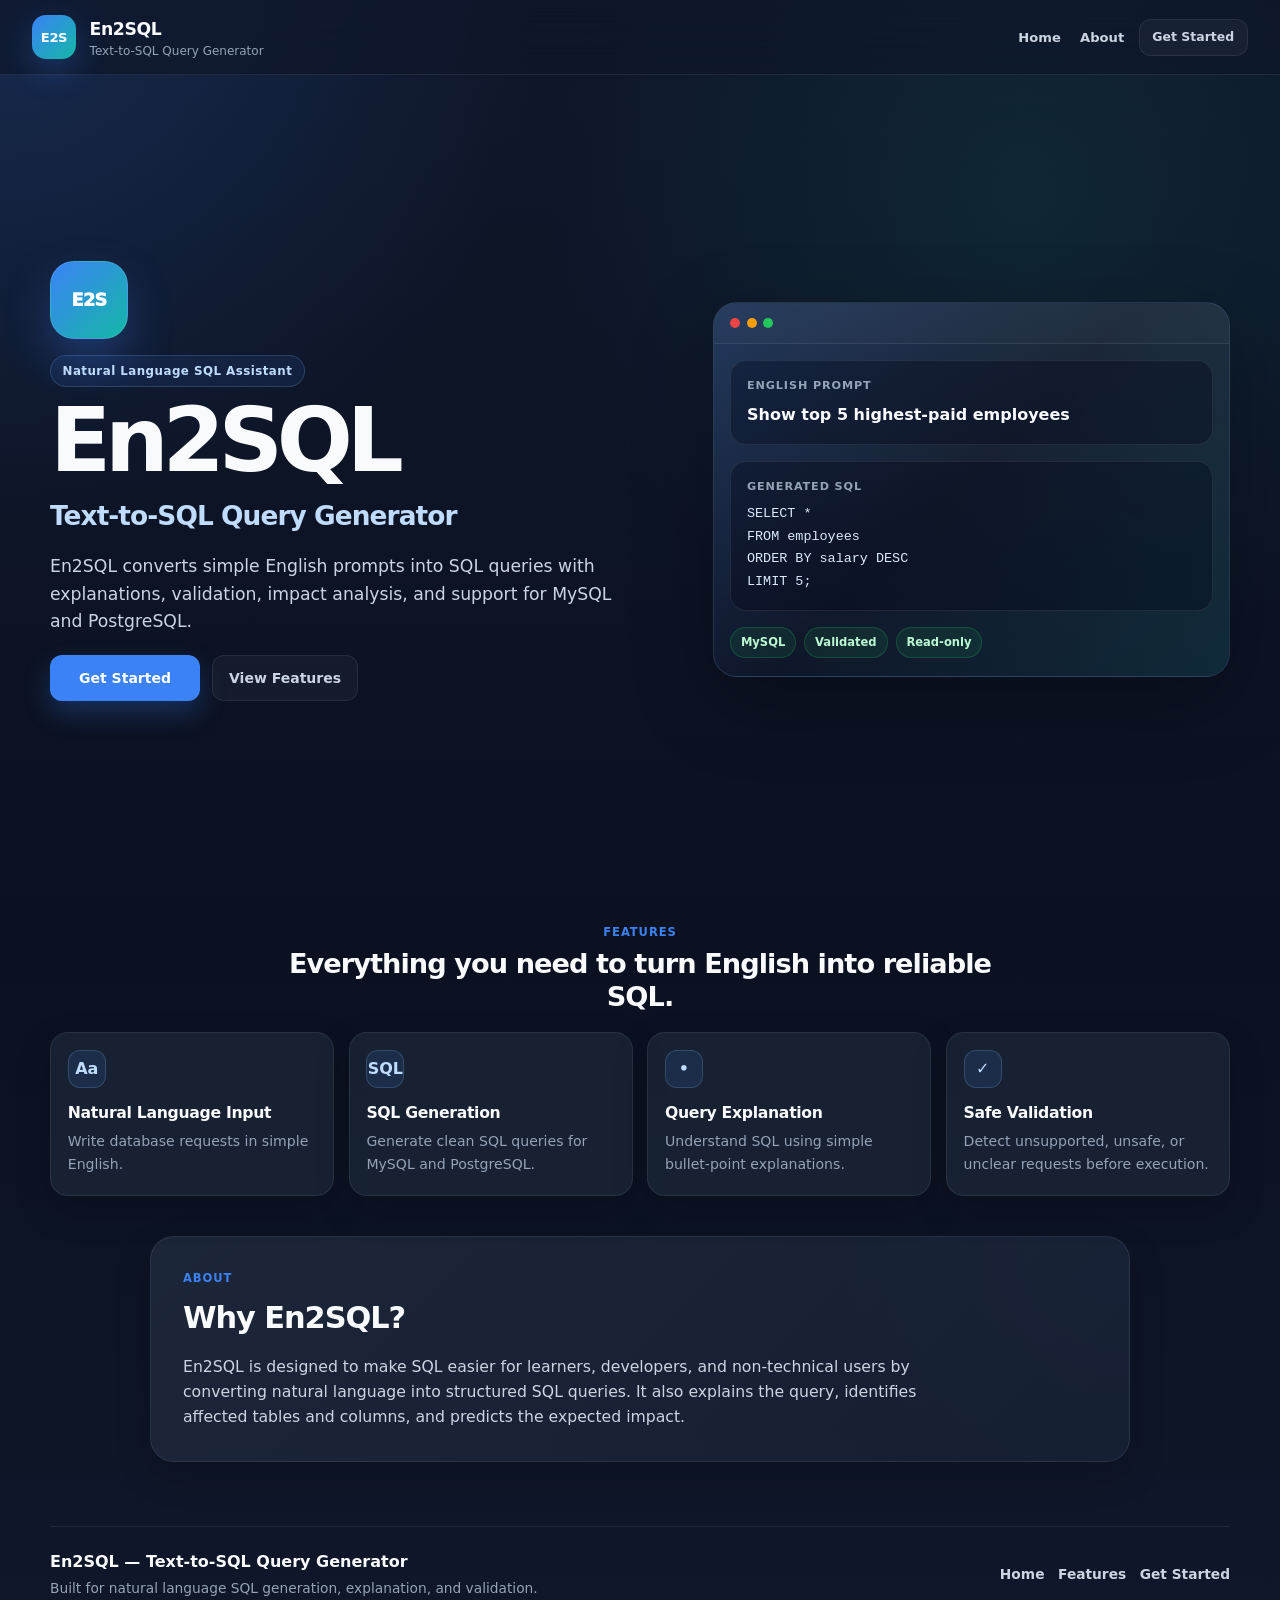
==== commit a807caa0: "Added landing page" ====
--- a/frontend/index.html
+++ b/frontend/index.html
@@ -3,257 +3,121 @@
 <head>
   <meta charset="UTF-8" />
   <meta name="viewport" content="width=device-width, initial-scale=1.0" />
-  <title>En2SQL — Natural Language SQL Intelligence Platform</title>
+  <title>En2SQL — Text-to-SQL Query Generator</title>
   <link rel="stylesheet" href="style.css" />
 </head>
-<body>
-  <!-- Backend unreachable banner -->
-  <div id="backend-error" class="backend-error" hidden>
-    Backend is not reachable. Please start Flask server on
-    <a href="http://localhost:5000" target="_blank" rel="noopener">http://localhost:5000</a>.
-  </div>
-
-  <!-- Top navigation -->
-  <nav class="navbar">
-    <div class="navbar__brand">
+<body class="landing-page">
+  <nav class="navbar landing-navbar">
+    <a class="navbar__brand landing-brand" href="#home" aria-label="En2SQL home">
       <div class="navbar__logo">E2S</div>
       <div>
         <div class="navbar__title">En2SQL</div>
-        <div class="navbar__tagline">Natural Language SQL Intelligence Platform</div>
+        <div class="navbar__tagline">Text-to-SQL Query Generator</div>
       </div>
-    </div>
+    </a>
     <div class="navbar__actions">
-      <span id="status-badge" class="status-badge status-badge--checking">Checking…</span>
-      <button id="btn-load-schema" class="btn btn-nav" type="button">Load Schema</button>
-      <button id="btn-load-history" class="btn btn-nav" type="button">Load History</button>
+      <a class="nav-link" href="#home">Home</a>
+      <a class="nav-link" href="#about">About</a>
+      <a class="btn btn-nav" href="app.html">Get Started</a>
     </div>
   </nav>
 
-  <!-- Hero -->
-  <section class="hero">
-    <div class="hero__inner">
-      <p class="hero__eyebrow">Natural Language SQL Assistant</p>
-      <h1 class="hero__heading">Text-to-SQL Query Generator</h1>
-      <p class="hero__desc">
-        Generate, explain, validate, and analyze SQL queries from simple English prompts.
-      </p>
-      <div class="hero__badges">
-        <span class="feature-badge">MySQL + PostgreSQL</span>
-        <span class="feature-badge">Impact Analysis</span>
-        <span class="feature-badge">Safe Query Validation</span>
-      </div>
-    </div>
-  </section>
-
-  <!-- Main workspace -->
-  <main class="workspace">
-    <div class="workspace__grid">
-      <!-- Left panel: input -->
-      <section class="panel panel--input">
-        <h2 class="panel__title">Describe your query in English</h2>
-        <textarea
-          id="prompt"
-          class="prompt-input"
-          rows="5"
-          placeholder="Example: Show all employees whose salary is greater than 50000"
-        ></textarea>
-
-        <label class="field-label" for="db-type">Target database</label>
-        <select id="db-type" class="field-select">
-          <option value="mysql">MySQL</option>
-          <option value="postgresql">PostgreSQL</option>
-        </select>
-
-        <div class="action-row">
-          <button id="btn-generate" class="btn btn-primary" type="button">
-            <span class="btn__label">Generate SQL</span>
-            <span class="btn__spinner" hidden></span>
-          </button>
-          <button id="btn-clear" class="btn btn-secondary" type="button">Clear</button>
-        </div>
-
-        <p class="chips-label">Quick examples</p>
-        <div id="sample-buttons" class="sample-chips"></div>
-      </section>
-
-      <!-- Right panel: output -->
-      <section class="panel panel--output">
-        <div class="panel__header">
-          <div>
-            <p class="panel__eyebrow">Review output</p>
-            <h2 class="panel__title">Generated SQL</h2>
+  <main id="home">
+    <section class="landing-hero">
+      <div class="landing-hero__inner">
+        <div class="landing-hero__content">
+          <div class="landing-logo-mark">E2S</div>
+          <p class="hero__eyebrow">Natural Language SQL Assistant</p>
+          <h1 class="landing-title">En2SQL</h1>
+          <p class="landing-tagline">Text-to-SQL Query Generator</p>
+          <p class="landing-description">
+            En2SQL converts simple English prompts into SQL queries with explanations,
+            validation, impact analysis, and support for MySQL and PostgreSQL.
+          </p>
+          <div class="hero__actions">
+            <a class="btn btn-primary btn-hero" href="app.html">Get Started</a>
+            <a class="btn btn-secondary btn-hero" href="#features">View Features</a>
           </div>
         </div>
 
-        <!-- Empty state -->
-        <div id="output-empty" class="output-empty">
-          <div class="output-empty__icon">⌘</div>
-          <p class="output-empty__text">Your generated SQL will appear here.</p>
-          <p class="output-empty__hint">Enter a prompt and click Generate SQL to begin.</p>
-        </div>
+        <aside class="hero-preview landing-preview" aria-label="Static SQL generator preview">
+          <div class="hero-preview__topbar">
+            <span></span>
+            <span></span>
+            <span></span>
+          </div>
+          <div class="hero-preview__section">
+            <p class="hero-preview__label">English Prompt</p>
+            <p class="hero-preview__prompt">Show top 5 highest-paid employees</p>
+          </div>
+          <div class="hero-preview__section">
+            <p class="hero-preview__label">Generated SQL</p>
+            <pre class="hero-preview__sql">SELECT *
+FROM employees
+ORDER BY salary DESC
+LIMIT 5;</pre>
+          </div>
+          <div class="hero-preview__badges">
+            <span>MySQL</span>
+            <span>Validated</span>
+            <span>Read-only</span>
+          </div>
+        </aside>
+      </div>
+    </section>
 
-        <!-- Results -->
-        <div id="output-results" class="output-results" hidden>
-          <!-- Unsupported schema -->
-          <div id="unsupported-card" class="unsupported-card" hidden aria-live="polite">
-            <div class="unsupported-card__header">
-              <div class="unsupported-card__icon" aria-hidden="true">⚠</div>
-              <div>
-                <h3>Unsupported Schema Detected</h3>
-                <p class="unsupported-card__eyebrow">No SQL query was generated to avoid incorrect output.</p>
-              </div>
-            </div>
-            <p id="unsupported-message" class="unsupported-card__message">
-              The requested tables or columns are not available in the current database schema.
-            </p>
-            <div class="unsupported-card__section">
-              <span class="unsupported-card__label">Available HR schema</span>
-              <div class="unsupported-schema-list">
-                <span>employees</span>
-                <span>departments</span>
-                <span>jobs</span>
-                <span>locations</span>
-                <span>countries</span>
-                <span>regions</span>
-                <span>dependents</span>
-              </div>
-            </div>
-            <div class="unsupported-card__section">
-              <span class="unsupported-card__label">Warning</span>
-              <p id="unsupported-warning" class="unsupported-card__detail"></p>
-            </div>
-            <div class="unsupported-card__section">
-              <span class="unsupported-card__label">Suggestion</span>
-              <p id="unsupported-optimization" class="unsupported-card__detail"></p>
-            </div>
-          </div>
+    <section id="features" class="features-section landing-section" aria-labelledby="features-title">
+      <div class="section-heading section-heading--center">
+        <p class="section-kicker">Features</p>
+        <h2 id="features-title">Everything you need to turn English into reliable SQL.</h2>
+      </div>
+      <div class="features-grid">
+        <article class="feature-card">
+          <div class="feature-card__icon">Aa</div>
+          <h3>Natural Language Input</h3>
+          <p>Write database requests in simple English.</p>
+        </article>
+        <article class="feature-card">
+          <div class="feature-card__icon">SQL</div>
+          <h3>SQL Generation</h3>
+          <p>Generate clean SQL queries for MySQL and PostgreSQL.</p>
+        </article>
+        <article class="feature-card">
+          <div class="feature-card__icon">•</div>
+          <h3>Query Explanation</h3>
+          <p>Understand SQL using simple bullet-point explanations.</p>
+        </article>
+        <article class="feature-card">
+          <div class="feature-card__icon">✓</div>
+          <h3>Safe Validation</h3>
+          <p>Detect unsupported, unsafe, or unclear requests before execution.</p>
+        </article>
+      </div>
+    </section>
 
-          <!-- Query options (multiple) -->
-          <div id="query-options-card" class="query-options-section" hidden>
-            <h3 class="section-label">Select query variant</h3>
-            <div id="query-options" class="query-options"></div>
-          </div>
-
-          <!-- SQL editor block -->
-          <div id="sql-block" class="sql-block">
-            <div class="sql-block__header">
-              <span class="section-label">Generated SQL</span>
-              <button id="btn-copy-sql" class="btn btn-copy" type="button">Copy SQL</button>
-            </div>
-            <pre id="output-sql" class="sql-editor"></pre>
-            <div class="badge-row">
-              <span id="query-type-badge" class="pill pill--type"></span>
-              <span id="database-badge" class="pill pill--db"></span>
-              <span id="validation-badge" class="pill pill--valid"></span>
-              <span id="warning-badge" class="pill pill--warn" hidden></span>
-            </div>
-          </div>
-
-          <!-- Result details tabs -->
-          <div id="details-tabs" class="details-tabs">
-            <div class="tabs__nav" role="tablist">
-              <button class="tab-btn active" data-tab="explanation" type="button">Explanation</button>
-              <button class="tab-btn" data-tab="tables" type="button">Affected Tables</button>
-              <button class="tab-btn" data-tab="columns" type="button">Affected Columns</button>
-              <button class="tab-btn" data-tab="impact" type="button">Expected Impact</button>
-              <button class="tab-btn" data-tab="optimization" type="button">Optimization</button>
-              <button class="tab-btn" data-tab="warning" type="button">Warning</button>
-            </div>
-            <div class="tabs__content">
-              <div id="tab-explanation" class="tab-pane active">
-                <div id="output-explanation" class="detail-text"></div>
-              </div>
-              <div id="tab-tables" class="tab-pane">
-                <ul id="output-tables" class="tag-list"></ul>
-              </div>
-              <div id="tab-columns" class="tab-pane">
-                <ul id="output-columns" class="tag-list"></ul>
-              </div>
-              <div id="tab-impact" class="tab-pane">
-                <p id="output-impact" class="detail-text"></p>
-              </div>
-              <div id="tab-optimization" class="tab-pane">
-                <p id="output-optimization" class="detail-text"></p>
-              </div>
-              <div id="tab-warning" class="tab-pane">
-                <p id="output-warning" class="detail-text detail-text--warn"></p>
-              </div>
-            </div>
-          </div>
-
-          <!-- Execute -->
-          <div class="execute-section">
-            <button id="btn-execute" class="btn btn-execute" type="button" disabled>
-              Execute Selected Query
-            </button>
-            <p id="demo-mode-note" class="demo-note" hidden>
-              Execution is running in demo mode.
-            </p>
-          </div>
-
-          <!-- Execution results -->
-          <div id="execution-block" class="execution-block" hidden>
-            <h3 class="section-label">Execution Result</h3>
-            <p id="execution-message" class="execution-message"></p>
-            <div class="table-wrapper">
-              <table id="execution-table" class="data-table">
-                <thead id="execution-thead"></thead>
-                <tbody id="execution-tbody"></tbody>
-              </table>
-            </div>
-          </div>
-        </div>
-      </section>
-    </div>
+    <section id="about" class="about-section landing-section" aria-labelledby="about-title">
+      <div class="about-card">
+        <p class="section-kicker">About</p>
+        <h2 id="about-title">Why En2SQL?</h2>
+        <p>
+          En2SQL is designed to make SQL easier for learners, developers, and non-technical users by
+          converting natural language into structured SQL queries. It also explains the query,
+          identifies affected tables and columns, and predicts the expected impact.
+        </p>
+      </div>
+    </section>
   </main>
 
-  <footer class="footer">
-    <p>En2SQL &copy; 2026 &mdash; Natural Language SQL Intelligence Platform</p>
+  <footer class="landing-footer">
+    <div>
+      <p class="landing-footer__title">En2SQL — Text-to-SQL Query Generator</p>
+      <p class="landing-footer__text">Built for natural language SQL generation, explanation, and validation.</p>
+    </div>
+    <nav class="landing-footer__links" aria-label="Footer navigation">
+      <a href="#home">Home</a>
+      <a href="#features">Features</a>
+      <a href="app.html">Get Started</a>
+    </nav>
   </footer>
-
-  <!-- Schema drawer -->
-  <div id="schema-drawer" class="drawer" hidden>
-    <div class="drawer__backdrop" data-close="schema"></div>
-    <aside class="drawer__panel">
-      <header class="drawer__header">
-        <h2>Database Schema</h2>
-        <span id="schema-mode" class="pill pill--muted"></span>
-        <button class="drawer__close" data-close="schema" type="button" aria-label="Close">&times;</button>
-      </header>
-      <div id="schema-content" class="drawer__body schema-grid"></div>
-    </aside>
-  </div>
-
-  <!-- History drawer -->
-  <div id="history-drawer" class="drawer" hidden>
-    <div class="drawer__backdrop" data-close="history"></div>
-    <aside class="drawer__panel">
-      <header class="drawer__header">
-        <h2>Query History</h2>
-        <button class="drawer__close" data-close="history" type="button" aria-label="Close">&times;</button>
-      </header>
-      <ul id="history-list" class="drawer__body history-list">
-        <li class="history-placeholder">No history loaded yet.</li>
-      </ul>
-    </aside>
-  </div>
-
-  <!-- Confirm modal -->
-  <div id="confirm-modal" class="modal" hidden>
-    <div class="modal__backdrop" data-close="modal"></div>
-    <div class="modal__dialog">
-      <h3>Confirm query execution</h3>
-      <p id="confirm-message" class="modal__text"></p>
-      <div class="modal__actions">
-        <button id="confirm-cancel" class="btn btn-secondary" type="button">Cancel</button>
-        <button id="confirm-ok" class="btn btn-danger" type="button">Execute anyway</button>
-      </div>
-    </div>
-  </div>
-
-  <!-- Toast -->
-  <div id="toast" class="toast" hidden></div>
-
-  <script src="script.js"></script>
 </body>
 </html>
--- a/frontend/style.css
+++ b/frontend/style.css
@@ -46,6 +46,7 @@
 
 html {
   scroll-behavior: smooth;
+  scroll-padding-top: calc(var(--nav-h) + 18px);
 }
 
 body {
@@ -61,6 +62,11 @@
 
 a {
   color: #93c5fd;
+}
+
+.landing-brand {
+  color: inherit;
+  text-decoration: none;
 }
 
 .backend-error {
@@ -133,6 +139,22 @@
   gap: 0.6rem;
 }
 
+.nav-link {
+  display: inline-flex;
+  align-items: center;
+  min-height: 36px;
+  padding: 0.45rem 0.3rem;
+  color: var(--text-secondary);
+  font-size: 0.82rem;
+  font-weight: 800;
+  text-decoration: none;
+  transition: color 0.14s;
+}
+
+.nav-link:hover {
+  color: #bfdbfe;
+}
+
 .status-badge {
   display: inline-flex;
   align-items: center;
@@ -168,13 +190,20 @@
 
 /* Hero */
 .hero {
-  padding: clamp(1.55rem, 4vw, 2.6rem) 1.25rem 1.15rem;
+  padding: clamp(2rem, 4vw, 3.2rem) clamp(1rem, 4vw, 2rem) 1.5rem;
 }
 
 .hero__inner {
-  max-width: 920px;
+  width: min(1180px, 100%);
   margin: 0 auto;
-  text-align: center;
+  display: grid;
+  grid-template-columns: minmax(0, 1.02fr) minmax(340px, 0.78fr);
+  gap: clamp(1.5rem, 4vw, 3.5rem);
+  align-items: center;
+}
+
+.hero__content {
+  min-width: 0;
 }
 
 .hero__eyebrow {
@@ -193,7 +222,8 @@
 }
 
 .hero__heading {
-  font-size: clamp(1.8rem, 3.1vw, 2.625rem);
+  max-width: 640px;
+  font-size: clamp(1.9rem, 3.4vw, 2.55rem);
   line-height: 1.15;
   font-weight: 700;
   letter-spacing: -0.035em;
@@ -201,14 +231,25 @@
 
 .hero__desc {
   max-width: 680px;
-  margin: 0.72rem auto 1rem;
+  margin: 0.72rem 0 1rem;
   color: var(--text-secondary);
   font-size: clamp(0.94rem, 1.7vw, 1.02rem);
 }
 
+.hero__actions {
+  display: flex;
+  flex-wrap: wrap;
+  gap: 0.75rem;
+  margin: 1.2rem 0 1rem;
+}
+
+.btn-hero {
+  min-height: 44px;
+  text-decoration: none;
+}
+
 .hero__badges {
   display: flex;
-  justify-content: center;
   flex-wrap: wrap;
   gap: 0.6rem;
 }
@@ -223,6 +264,333 @@
   font-weight: 700;
 }
 
+.hero-preview {
+  position: relative;
+  overflow: hidden;
+  border: 1px solid rgba(147, 197, 253, 0.16);
+  border-radius: 24px;
+  background:
+    linear-gradient(180deg, rgba(30, 41, 59, 0.96), rgba(15, 23, 42, 0.96)),
+    radial-gradient(circle at top right, rgba(59, 130, 246, 0.26), transparent 18rem);
+  box-shadow: var(--shadow);
+}
+
+.hero-preview::before {
+  content: "";
+  position: absolute;
+  inset: -1px;
+  pointer-events: none;
+  background: linear-gradient(135deg, rgba(59, 130, 246, 0.18), transparent 48%, rgba(20, 184, 166, 0.12));
+}
+
+.hero-preview__topbar {
+  position: relative;
+  z-index: 1;
+  display: flex;
+  gap: 0.42rem;
+  padding: 0.95rem 1rem;
+  border-bottom: 1px solid var(--border);
+  background: rgba(255, 255, 255, 0.025);
+}
+
+.hero-preview__topbar span {
+  width: 10px;
+  height: 10px;
+  border-radius: 999px;
+  background: rgba(148, 163, 184, 0.7);
+}
+
+.hero-preview__topbar span:nth-child(1) { background: #ef4444; }
+.hero-preview__topbar span:nth-child(2) { background: #f59e0b; }
+.hero-preview__topbar span:nth-child(3) { background: #22c55e; }
+
+.hero-preview__section,
+.hero-preview__badges {
+  position: relative;
+  z-index: 1;
+  margin: 1rem;
+}
+
+.hero-preview__section {
+  padding: 1rem;
+  border: 1px solid var(--border);
+  border-radius: 16px;
+  background: rgba(2, 6, 23, 0.33);
+}
+
+.hero-preview__label {
+  margin-bottom: 0.45rem;
+  color: var(--text-muted);
+  font-size: 0.7rem;
+  font-weight: 900;
+  letter-spacing: 0.08em;
+  text-transform: uppercase;
+}
+
+.hero-preview__prompt {
+  color: var(--text);
+  font-weight: 750;
+}
+
+.hero-preview__sql {
+  color: #dbeafe;
+  font-family: var(--mono);
+  font-size: 0.84rem;
+  line-height: 1.7;
+  white-space: pre-wrap;
+}
+
+.hero-preview__badges {
+  display: flex;
+  flex-wrap: wrap;
+  gap: 0.5rem;
+  padding-bottom: 0.15rem;
+}
+
+.hero-preview__badges span {
+  padding: 0.32rem 0.62rem;
+  border: 1px solid rgba(34, 197, 94, 0.24);
+  border-radius: 999px;
+  color: #bbf7d0;
+  background: rgba(34, 197, 94, 0.10);
+  font-size: 0.72rem;
+  font-weight: 850;
+}
+
+/* Feature cards */
+.features-section {
+  width: min(1180px, calc(100% - 2rem));
+  margin: 0 auto;
+  padding: 1.25rem 0 1.5rem;
+}
+
+.section-heading {
+  max-width: 720px;
+  margin-bottom: 1rem;
+}
+
+.section-heading h2 {
+  color: var(--text);
+  font-size: clamp(1.25rem, 2.4vw, 1.7rem);
+  line-height: 1.2;
+  letter-spacing: -0.035em;
+}
+
+.section-heading h1 {
+  color: var(--text);
+  font-size: clamp(1.45rem, 2.5vw, 1.9rem);
+  line-height: 1.2;
+  letter-spacing: -0.035em;
+}
+
+.section-heading p:not(.section-kicker) {
+  margin-top: 0.45rem;
+  color: var(--text-muted);
+  font-size: 0.95rem;
+}
+
+.section-kicker {
+  margin-bottom: 0.38rem;
+  color: var(--primary);
+  font-size: 0.72rem;
+  font-weight: 900;
+  letter-spacing: 0.08em;
+  text-transform: uppercase;
+}
+
+.features-grid {
+  display: grid;
+  grid-template-columns: repeat(4, minmax(0, 1fr));
+  gap: 0.9rem;
+}
+
+.feature-card {
+  min-height: 164px;
+  padding: 1.05rem;
+  border: 1px solid var(--border);
+  border-radius: var(--radius);
+  background: rgba(30, 41, 59, 0.66);
+  box-shadow: var(--shadow-sm);
+}
+
+.feature-card__icon {
+  width: 38px;
+  height: 38px;
+  display: grid;
+  place-items: center;
+  margin-bottom: 0.75rem;
+  border: 1px solid rgba(147, 197, 253, 0.20);
+  border-radius: 12px;
+  color: #bfdbfe;
+  background: rgba(59, 130, 246, 0.12);
+  font-weight: 900;
+}
+
+.feature-card h3 {
+  margin-bottom: 0.32rem;
+  color: var(--text);
+  font-size: 0.98rem;
+  letter-spacing: -0.02em;
+}
+
+.feature-card p {
+  color: var(--text-muted);
+  font-size: 0.88rem;
+}
+
+/* Landing page */
+.landing-page {
+  background:
+    radial-gradient(circle at top left, rgba(59, 130, 246, 0.18), transparent 34rem),
+    radial-gradient(circle at 80% 12%, rgba(20, 184, 166, 0.10), transparent 30rem),
+    linear-gradient(180deg, #0f172a 0%, #0b1120 58%, #0f172a 100%);
+}
+
+.landing-navbar {
+  background: rgba(15, 23, 42, 0.72);
+}
+
+.landing-hero {
+  min-height: calc(100vh - var(--nav-h));
+  display: grid;
+  align-items: center;
+  padding: clamp(2.2rem, 5vw, 4.5rem) clamp(1rem, 4vw, 2rem);
+}
+
+.landing-hero__inner {
+  width: min(1180px, 100%);
+  margin: 0 auto;
+  display: grid;
+  grid-template-columns: minmax(0, 0.95fr) minmax(340px, 0.82fr);
+  gap: clamp(1.5rem, 5vw, 4rem);
+  align-items: center;
+}
+
+.landing-hero__content {
+  min-width: 0;
+}
+
+.landing-logo-mark {
+  width: 78px;
+  height: 78px;
+  display: grid;
+  place-items: center;
+  margin-bottom: 1rem;
+  border: 1px solid rgba(147, 197, 253, 0.22);
+  border-radius: 24px;
+  color: #ffffff;
+  background: linear-gradient(135deg, #3b82f6 0%, #14b8a6 100%);
+  box-shadow: 0 22px 46px rgba(59, 130, 246, 0.30);
+  font-size: 1.1rem;
+  font-weight: 950;
+  letter-spacing: -0.04em;
+}
+
+.landing-title {
+  font-size: clamp(3rem, 8vw, 5.6rem);
+  line-height: 0.95;
+  font-weight: 850;
+  letter-spacing: -0.07em;
+}
+
+.landing-tagline {
+  margin-top: 0.75rem;
+  color: #bfdbfe;
+  font-size: clamp(1.2rem, 2.4vw, 1.65rem);
+  font-weight: 750;
+  letter-spacing: -0.035em;
+}
+
+.landing-description {
+  max-width: 650px;
+  margin-top: 1rem;
+  color: var(--text-secondary);
+  font-size: clamp(0.98rem, 1.8vw, 1.08rem);
+}
+
+.landing-preview {
+  transform: translateY(0);
+}
+
+.landing-section {
+  scroll-margin-top: calc(var(--nav-h) + 18px);
+}
+
+.section-heading--center {
+  max-width: 760px;
+  margin: 0 auto 1.2rem;
+  text-align: center;
+}
+
+.about-section {
+  width: min(980px, calc(100% - 2rem));
+  margin: 0 auto;
+  padding: 1rem 0 4rem;
+}
+
+.about-card {
+  padding: clamp(1.3rem, 3vw, 2rem);
+  border: 1px solid var(--border);
+  border-radius: 24px;
+  background:
+    linear-gradient(135deg, rgba(30, 41, 59, 0.88), rgba(23, 32, 51, 0.88)),
+    radial-gradient(circle at top right, rgba(59, 130, 246, 0.15), transparent 20rem);
+  box-shadow: var(--shadow-sm);
+}
+
+.about-card h2 {
+  margin-bottom: 0.7rem;
+  color: var(--text);
+  font-size: clamp(1.4rem, 2.6vw, 1.9rem);
+  letter-spacing: -0.035em;
+}
+
+.about-card p:not(.section-kicker) {
+  max-width: 780px;
+  color: var(--text-secondary);
+  font-size: 0.98rem;
+}
+
+.landing-footer {
+  width: min(1180px, calc(100% - 2rem));
+  margin: 0 auto;
+  display: flex;
+  align-items: center;
+  justify-content: space-between;
+  gap: 1rem;
+  padding: 1.4rem 0 2rem;
+  border-top: 1px solid var(--border);
+}
+
+.landing-footer__title {
+  color: var(--text);
+  font-weight: 850;
+}
+
+.landing-footer__text {
+  margin-top: 0.15rem;
+  color: var(--text-muted);
+  font-size: 0.86rem;
+}
+
+.landing-footer__links {
+  display: flex;
+  flex-wrap: wrap;
+  justify-content: flex-end;
+  gap: 0.85rem;
+}
+
+.landing-footer__links a {
+  color: var(--text-secondary);
+  font-size: 0.86rem;
+  font-weight: 800;
+  text-decoration: none;
+}
+
+.landing-footer__links a:hover {
+  color: #bfdbfe;
+}
+
 /* Workspace */
 .workspace {
   max-width: 1240px;
@@ -230,6 +598,14 @@
   padding: 1.25rem clamp(1rem, 3vw, 2rem) 3rem;
 }
 
+.app-workspace {
+  padding-top: clamp(1.5rem, 3vw, 2.4rem);
+}
+
+.section-heading--workspace {
+  margin-bottom: 1.1rem;
+}
+
 .workspace__grid {
   display: grid;
   grid-template-columns: minmax(320px, 0.9fr) minmax(420px, 1.35fr);
@@ -258,6 +634,10 @@
   align-items: center;
   justify-content: space-between;
   margin-bottom: 1rem;
+}
+
+.panel__header--stacked {
+  display: block;
 }
 
 .panel__eyebrow {
@@ -333,6 +713,7 @@
   font-family: var(--font);
   font-size: 0.875rem;
   font-weight: 800;
+  text-decoration: none;
   cursor: pointer;
   transition: transform 0.14s, background 0.14s, border-color 0.14s, opacity 0.14s;
 }
@@ -1128,6 +1509,26 @@
 }
 
 @media (max-width: 980px) {
+  .hero__inner {
+    grid-template-columns: 1fr;
+  }
+
+  .landing-hero {
+    min-height: auto;
+  }
+
+  .landing-hero__inner {
+    grid-template-columns: 1fr;
+  }
+
+  .hero-preview {
+    max-width: 620px;
+  }
+
+  .features-grid {
+    grid-template-columns: repeat(2, minmax(0, 1fr));
+  }
+
   .workspace__grid {
     grid-template-columns: 1fr;
   }
@@ -1138,6 +1539,10 @@
 }
 
 @media (max-width: 720px) {
+  :root {
+    --nav-h: 118px;
+  }
+
   .navbar {
     align-items: flex-start;
     flex-direction: column;
@@ -1148,6 +1553,35 @@
     justify-content: flex-start;
   }
 
+  .nav-link {
+    min-height: 32px;
+  }
+
+  .hero {
+    padding-top: 1.45rem;
+  }
+
+  .features-grid {
+    grid-template-columns: 1fr;
+  }
+
+  .landing-hero {
+    padding-top: 2rem;
+  }
+
+  .landing-title {
+    font-size: clamp(2.7rem, 16vw, 4rem);
+  }
+
+  .landing-footer {
+    align-items: flex-start;
+    flex-direction: column;
+  }
+
+  .landing-footer__links {
+    justify-content: flex-start;
+  }
+
   .action-row {
     grid-template-columns: 1fr;
   }
@@ -1167,6 +1601,20 @@
     padding-top: 1.35rem;
   }
 
+  .hero__heading {
+    font-size: clamp(1.75rem, 9vw, 2rem);
+  }
+
+  .hero__actions,
+  .hero__actions .btn {
+    width: 100%;
+  }
+
+  .hero-preview__section,
+  .hero-preview__badges {
+    margin: 0.75rem;
+  }
+
   .tabs__nav {
     grid-template-columns: 1fr;
   }
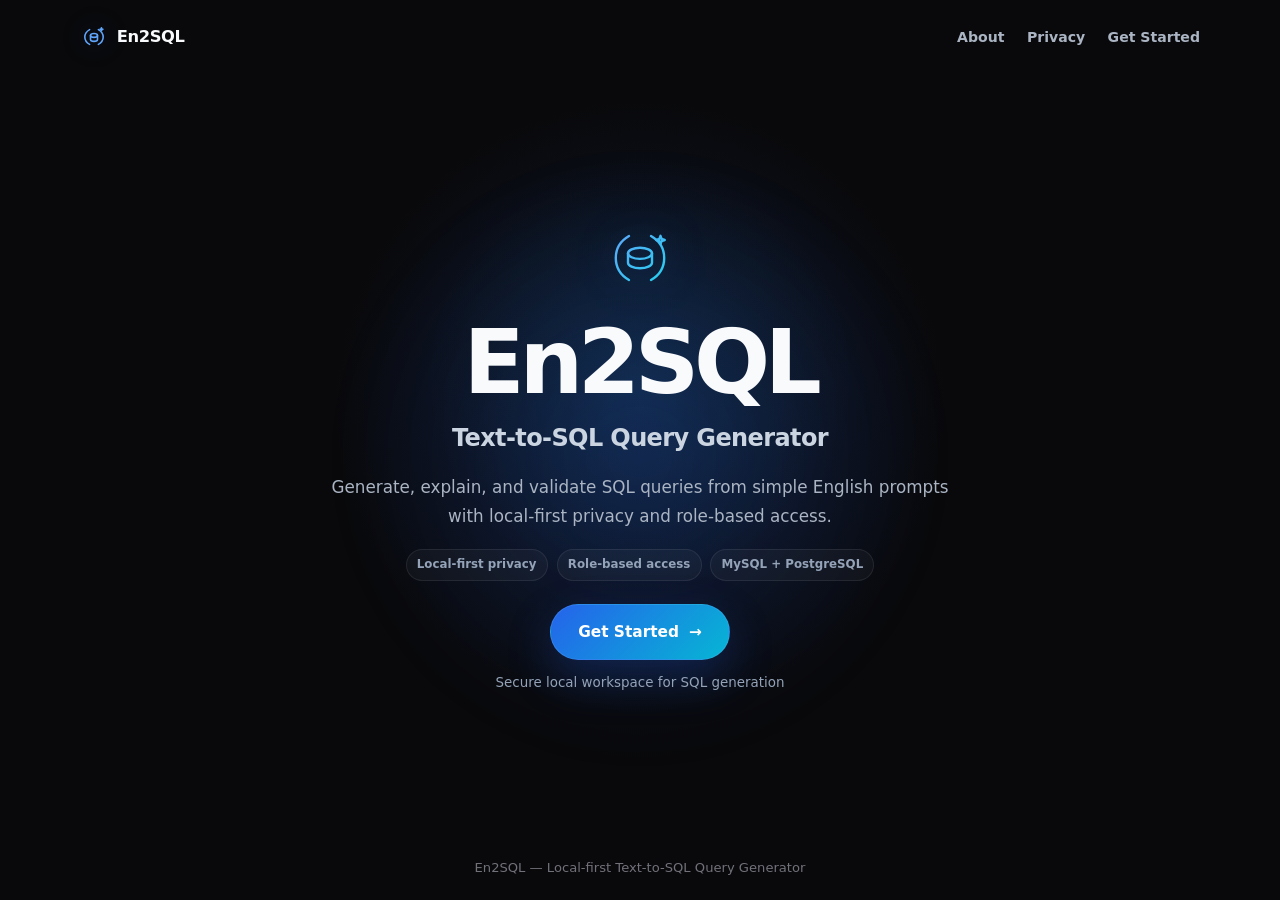
==== commit 3eb87e48: "Added email authentication and OTP verification" ====
--- a/frontend/index.html
+++ b/frontend/index.html
@@ -6,118 +6,63 @@
   <title>En2SQL — Text-to-SQL Query Generator</title>
   <link rel="stylesheet" href="style.css" />
 </head>
-<body class="landing-page">
-  <nav class="navbar landing-navbar">
-    <a class="navbar__brand landing-brand" href="#home" aria-label="En2SQL home">
-      <div class="navbar__logo">E2S</div>
-      <div>
-        <div class="navbar__title">En2SQL</div>
-        <div class="navbar__tagline">Text-to-SQL Query Generator</div>
+<body class="landing-page landing-page--minimal">
+  <header class="landing-header">
+    <a class="brand landing-wordmark" href="index.html" aria-label="En2SQL home">
+      <svg class="brand-mark wordmark-symbol" viewBox="0 0 32 32" aria-hidden="true">
+        <path d="M11 7.5C7.5 9.5 5.5 12.4 5.5 16s2 6.5 5.5 8.5" />
+        <path d="M21 7.5c3.5 2 5.5 4.9 5.5 8.5s-2 6.5-5.5 8.5" />
+        <path d="M12 14.2c0-1.2 1.8-2.2 4-2.2s4 1 4 2.2-1.8 2.2-4 2.2-4-1-4-2.2Z" />
+        <path d="M12 14.2v4.6c0 1.2 1.8 2.2 4 2.2s4-1 4-2.2v-4.6" />
+        <path d="M24.5 5.5l.45 1.25 1.25.45-1.25.45-.45 1.25-.45-1.25-1.25-.45 1.25-.45.45-1.25Z" />
+      </svg>
+      <span class="brand-text"><strong>En2SQL</strong></span>
+    </a>
+    <nav class="landing-header__nav" aria-label="Landing navigation">
+      <a href="#about">About</a>
+      <a href="#privacy">Privacy</a>
+      <a href="login.html">Get Started</a>
+    </nav>
+  </header>
+
+  <main id="home" class="minimal-landing">
+    <section class="minimal-landing__card" aria-labelledby="landing-title">
+      <svg class="hero-logo-mark" viewBox="0 0 72 72" role="img" aria-label="En2SQL logo">
+        <defs>
+          <linearGradient id="heroLogoGradient" x1="10" y1="8" x2="62" y2="64" gradientUnits="userSpaceOnUse">
+            <stop stop-color="#60a5fa" />
+            <stop offset="1" stop-color="#22d3ee" />
+          </linearGradient>
+        </defs>
+        <path d="M25 14C16.6 18.8 11.8 26.5 11.8 36S16.6 53.2 25 58" />
+        <path d="M47 14c8.4 4.8 13.2 12.5 13.2 22S55.4 53.2 47 58" />
+        <path d="M24 31.3c0-3.1 5.4-5.6 12-5.6s12 2.5 12 5.6-5.4 5.6-12 5.6-12-2.5-12-5.6Z" />
+        <path d="M24 31.3v9.4c0 3.1 5.4 5.6 12 5.6s12-2.5 12-5.6v-9.4" />
+        <path d="M56.5 13.8l1.1 3.1 3.1 1.1-3.1 1.1-1.1 3.1-1.1-3.1-3.1-1.1 3.1-1.1 1.1-3.1Z" />
+      </svg>
+      <h1 id="landing-title" class="minimal-landing__title">En2SQL</h1>
+      <p class="minimal-landing__tagline">Text-to-SQL Query Generator</p>
+      <p class="minimal-landing__description">
+        Generate, explain, and validate SQL queries from simple English prompts with
+        local-first privacy and role-based access.
+      </p>
+      <div class="landing-pill-row" aria-label="Key En2SQL features">
+        <span>Local-first privacy</span>
+        <span>Role-based access</span>
+        <span>MySQL + PostgreSQL</span>
       </div>
-    </a>
-    <div class="navbar__actions">
-      <a class="nav-link" href="#home">Home</a>
-      <a class="nav-link" href="#about">About</a>
-      <a class="btn btn-nav" href="app.html">Get Started</a>
-    </div>
-  </nav>
-
-  <main id="home">
-    <section class="landing-hero">
-      <div class="landing-hero__inner">
-        <div class="landing-hero__content">
-          <div class="landing-logo-mark">E2S</div>
-          <p class="hero__eyebrow">Natural Language SQL Assistant</p>
-          <h1 class="landing-title">En2SQL</h1>
-          <p class="landing-tagline">Text-to-SQL Query Generator</p>
-          <p class="landing-description">
-            En2SQL converts simple English prompts into SQL queries with explanations,
-            validation, impact analysis, and support for MySQL and PostgreSQL.
-          </p>
-          <div class="hero__actions">
-            <a class="btn btn-primary btn-hero" href="app.html">Get Started</a>
-            <a class="btn btn-secondary btn-hero" href="#features">View Features</a>
-          </div>
-        </div>
-
-        <aside class="hero-preview landing-preview" aria-label="Static SQL generator preview">
-          <div class="hero-preview__topbar">
-            <span></span>
-            <span></span>
-            <span></span>
-          </div>
-          <div class="hero-preview__section">
-            <p class="hero-preview__label">English Prompt</p>
-            <p class="hero-preview__prompt">Show top 5 highest-paid employees</p>
-          </div>
-          <div class="hero-preview__section">
-            <p class="hero-preview__label">Generated SQL</p>
-            <pre class="hero-preview__sql">SELECT *
-FROM employees
-ORDER BY salary DESC
-LIMIT 5;</pre>
-          </div>
-          <div class="hero-preview__badges">
-            <span>MySQL</span>
-            <span>Validated</span>
-            <span>Read-only</span>
-          </div>
-        </aside>
-      </div>
-    </section>
-
-    <section id="features" class="features-section landing-section" aria-labelledby="features-title">
-      <div class="section-heading section-heading--center">
-        <p class="section-kicker">Features</p>
-        <h2 id="features-title">Everything you need to turn English into reliable SQL.</h2>
-      </div>
-      <div class="features-grid">
-        <article class="feature-card">
-          <div class="feature-card__icon">Aa</div>
-          <h3>Natural Language Input</h3>
-          <p>Write database requests in simple English.</p>
-        </article>
-        <article class="feature-card">
-          <div class="feature-card__icon">SQL</div>
-          <h3>SQL Generation</h3>
-          <p>Generate clean SQL queries for MySQL and PostgreSQL.</p>
-        </article>
-        <article class="feature-card">
-          <div class="feature-card__icon">•</div>
-          <h3>Query Explanation</h3>
-          <p>Understand SQL using simple bullet-point explanations.</p>
-        </article>
-        <article class="feature-card">
-          <div class="feature-card__icon">✓</div>
-          <h3>Safe Validation</h3>
-          <p>Detect unsupported, unsafe, or unclear requests before execution.</p>
-        </article>
-      </div>
-    </section>
-
-    <section id="about" class="about-section landing-section" aria-labelledby="about-title">
-      <div class="about-card">
-        <p class="section-kicker">About</p>
-        <h2 id="about-title">Why En2SQL?</h2>
-        <p>
-          En2SQL is designed to make SQL easier for learners, developers, and non-technical users by
-          converting natural language into structured SQL queries. It also explains the query,
-          identifies affected tables and columns, and predicts the expected impact.
-        </p>
-      </div>
+      <a class="primary-cta" href="login.html">
+        <span>Get Started</span>
+        <span class="cta-arrow" aria-hidden="true">→</span>
+      </a>
+      <p class="minimal-landing__secure-note">Secure local workspace for SQL generation</p>
+      <div id="about" class="sr-anchor" aria-hidden="true"></div>
+      <div id="privacy" class="sr-anchor" aria-hidden="true"></div>
     </section>
   </main>
 
-  <footer class="landing-footer">
-    <div>
-      <p class="landing-footer__title">En2SQL — Text-to-SQL Query Generator</p>
-      <p class="landing-footer__text">Built for natural language SQL generation, explanation, and validation.</p>
-    </div>
-    <nav class="landing-footer__links" aria-label="Footer navigation">
-      <a href="#home">Home</a>
-      <a href="#features">Features</a>
-      <a href="app.html">Get Started</a>
-    </nav>
+  <footer class="minimal-footer">
+    En2SQL — Local-first Text-to-SQL Query Generator
   </footer>
 </body>
 </html>
--- a/frontend/style.css
+++ b/frontend/style.css
@@ -104,19 +104,53 @@
   min-width: 0;
 }
 
-.navbar__logo {
-  width: 44px;
-  height: 44px;
+.brand,
+.app-brand,
+.auth-brand,
+.landing-wordmark {
+  display: inline-flex;
+  align-items: center;
+  gap: 0.72rem;
+  min-width: 0;
+  color: var(--text);
+  text-decoration: none;
+}
+
+.brand-mark {
+  width: 30px;
+  height: 30px;
+  flex: 0 0 auto;
+  overflow: visible;
+  filter:
+    drop-shadow(0 0 12px rgba(37, 99, 235, 0.26))
+    drop-shadow(0 0 18px rgba(34, 211, 238, 0.10));
+}
+
+.brand-mark path {
+  fill: none;
+  stroke: #60a5fa;
+  stroke-width: 1.8;
+  stroke-linecap: round;
+  stroke-linejoin: round;
+}
+
+.brand-text {
   display: grid;
-  place-items: center;
-  flex: 0 0 auto;
-  border-radius: 14px;
-  color: #ffffff;
-  font-weight: 900;
-  font-size: 0.82rem;
-  letter-spacing: -0.03em;
-  background: linear-gradient(135deg, #3b82f6 0%, #14b8a6 100%);
-  box-shadow: 0 12px 30px rgba(59, 130, 246, 0.28);
+  min-width: 0;
+  line-height: 1.15;
+}
+
+.brand-text strong {
+  color: var(--text);
+  font-size: 1.02rem;
+  font-weight: 800;
+  letter-spacing: -0.025em;
+}
+
+.brand-text small {
+  margin-top: 0.12rem;
+  color: var(--text-muted);
+  font-size: 0.74rem;
 }
 
 .navbar__title {
@@ -188,6 +222,31 @@
   background: var(--danger-soft);
 }
 
+.role-badge {
+  display: inline-flex;
+  align-items: center;
+  min-height: 32px;
+  padding: 0.3rem 0.7rem;
+  border-radius: 999px;
+  border: 1px solid var(--border);
+  font-size: 0.68rem;
+  font-weight: 900;
+  letter-spacing: 0.06em;
+  text-transform: uppercase;
+}
+
+.role-badge--admin {
+  color: #bfdbfe;
+  border-color: rgba(59, 130, 246, 0.34);
+  background: rgba(59, 130, 246, 0.12);
+}
+
+.role-badge--user {
+  color: #c4b5fd;
+  border-color: rgba(139, 92, 246, 0.34);
+  background: rgba(139, 92, 246, 0.12);
+}
+
 /* Hero */
 .hero {
   padding: clamp(2rem, 4vw, 3.2rem) clamp(1rem, 4vw, 2rem) 1.5rem;
@@ -387,6 +446,17 @@
   margin-top: 0.45rem;
   color: var(--text-muted);
   font-size: 0.95rem;
+}
+
+.role-note {
+  display: inline-flex;
+  margin-top: 0.8rem;
+  padding: 0.55rem 0.75rem;
+  border: 1px solid rgba(147, 197, 253, 0.16);
+  border-radius: 999px;
+  color: var(--text-secondary);
+  background: rgba(255, 255, 255, 0.04);
+  font-size: 0.84rem;
 }
 
 .section-kicker {
@@ -446,6 +516,219 @@
     linear-gradient(180deg, #0f172a 0%, #0b1120 58%, #0f172a 100%);
 }
 
+.landing-page--minimal {
+  min-height: 100vh;
+  display: flex;
+  flex-direction: column;
+  overflow-x: hidden;
+  background:
+    radial-gradient(circle at 50% 45%, rgba(37, 99, 235, 0.18), transparent 38%),
+    radial-gradient(circle at 50% 42%, rgba(34, 211, 238, 0.08), transparent 26%),
+    #09090b;
+}
+
+.landing-header {
+  width: min(1120px, calc(100% - 2rem));
+  margin: 0 auto;
+  min-height: 74px;
+  display: flex;
+  align-items: center;
+  justify-content: space-between;
+  gap: 1rem;
+  color: var(--text);
+}
+
+.landing-wordmark {
+  display: inline-flex;
+  align-items: center;
+  gap: 0.55rem;
+  color: var(--text);
+  text-decoration: none;
+  font-size: 0.96rem;
+  font-weight: 760;
+  letter-spacing: -0.025em;
+}
+
+.wordmark-symbol {
+  width: 28px;
+  height: 28px;
+  overflow: visible;
+}
+
+.hero-logo-mark path {
+  fill: none;
+  stroke: url(#heroLogoGradient);
+  stroke-width: 2.4;
+  stroke-linecap: round;
+  stroke-linejoin: round;
+}
+
+.wordmark-symbol path {
+  fill: none;
+  stroke: #60a5fa;
+  stroke-width: 1.8;
+  stroke-linecap: round;
+  stroke-linejoin: round;
+}
+
+.landing-header__nav {
+  display: flex;
+  align-items: center;
+  justify-content: flex-end;
+  gap: clamp(0.8rem, 3vw, 1.4rem);
+}
+
+.landing-header__nav a {
+  color: #aab4c3;
+  font-size: 0.88rem;
+  font-weight: 650;
+  text-decoration: none;
+  transition: color 0.18s ease;
+}
+
+.landing-header__nav a:hover {
+  color: #f8fafc;
+}
+
+.minimal-landing {
+  position: relative;
+  flex: 1;
+  display: grid;
+  place-items: center;
+  padding: clamp(2rem, 5vh, 4rem) 1rem;
+}
+
+.minimal-landing::before {
+  content: "";
+  position: absolute;
+  width: min(680px, 82vw);
+  height: min(680px, 82vw);
+  border-radius: 999px;
+  background: radial-gradient(circle, rgba(37, 99, 235, 0.14), transparent 64%);
+  filter: blur(12px);
+  pointer-events: none;
+}
+
+.minimal-landing__card {
+  position: relative;
+  z-index: 1;
+  width: min(720px, 100%);
+  text-align: center;
+}
+
+.hero-logo-mark {
+  width: 72px;
+  height: 72px;
+  margin: 0 auto 1.2rem;
+  overflow: visible;
+  filter:
+    drop-shadow(0 0 20px rgba(37, 99, 235, 0.28))
+    drop-shadow(0 0 34px rgba(34, 211, 238, 0.12));
+  animation: logoFloat 6s ease-in-out infinite;
+}
+
+@keyframes logoFloat {
+  0%, 100% { transform: translateY(0); }
+  50% { transform: translateY(-5px); }
+}
+
+.minimal-landing__title {
+  color: #f8fafc;
+  font-size: clamp(3.2rem, 7vw, 6rem);
+  line-height: 0.94;
+  font-weight: 780;
+  letter-spacing: -0.06em;
+}
+
+.minimal-landing__tagline {
+  margin-top: 0.9rem;
+  color: #cbd5e1;
+  font-size: clamp(1.1rem, 2vw, 1.5rem);
+  font-weight: 600;
+  letter-spacing: -0.025em;
+}
+
+.minimal-landing__description {
+  max-width: 620px;
+  margin: 1rem auto 1.15rem;
+  color: #aab4c3;
+  font-size: clamp(0.96rem, 1.8vw, 1.05rem);
+  line-height: 1.7;
+}
+
+.landing-pill-row {
+  display: flex;
+  justify-content: center;
+  flex-wrap: wrap;
+  gap: 0.55rem;
+  margin: 1.05rem auto 1.45rem;
+}
+
+.landing-pill-row span {
+  padding: 0.34rem 0.64rem;
+  border: 1px solid rgba(255, 255, 255, 0.08);
+  border-radius: 999px;
+  color: #94a3b8;
+  background: rgba(255, 255, 255, 0.035);
+  font-size: 0.74rem;
+  font-weight: 650;
+}
+
+.primary-cta {
+  display: inline-flex;
+  align-items: center;
+  justify-content: center;
+  gap: 0.625rem;
+  min-height: 52px;
+  min-width: 180px;
+  padding: 0.92rem 1.55rem;
+  border: 1px solid rgba(96, 165, 250, 0.28);
+  border-radius: 999px;
+  color: #ffffff;
+  background: linear-gradient(135deg, #2563eb 0%, #06b6d4 100%);
+  box-shadow: 0 18px 45px rgba(37, 99, 235, 0.25);
+  font-size: 0.96rem;
+  font-weight: 720;
+  text-decoration: none;
+  transition: transform 0.25s ease, box-shadow 0.25s ease, filter 0.25s ease;
+}
+
+.primary-cta:hover {
+  transform: translateY(-2px);
+  box-shadow: 0 22px 55px rgba(37, 99, 235, 0.35);
+  filter: saturate(1.08);
+}
+
+.cta-arrow {
+  display: inline-flex;
+  transition: transform 0.18s ease;
+}
+
+.primary-cta:hover .cta-arrow {
+  transform: translateX(4px);
+}
+
+.minimal-landing__secure-note {
+  margin-top: 0.78rem;
+  color: #94a3b8;
+  font-size: 0.84rem;
+}
+
+.minimal-footer {
+  padding: 1rem 1.2rem 1.35rem;
+  color: #71717a;
+  text-align: center;
+  font-size: 0.82rem;
+}
+
+.sr-anchor {
+  position: absolute;
+  width: 1px;
+  height: 1px;
+  overflow: hidden;
+  clip: rect(0, 0, 0, 0);
+}
+
 .landing-navbar {
   background: rgba(15, 23, 42, 0.72);
 }
@@ -468,22 +751,6 @@
 
 .landing-hero__content {
   min-width: 0;
-}
-
-.landing-logo-mark {
-  width: 78px;
-  height: 78px;
-  display: grid;
-  place-items: center;
-  margin-bottom: 1rem;
-  border: 1px solid rgba(147, 197, 253, 0.22);
-  border-radius: 24px;
-  color: #ffffff;
-  background: linear-gradient(135deg, #3b82f6 0%, #14b8a6 100%);
-  box-shadow: 0 22px 46px rgba(59, 130, 246, 0.30);
-  font-size: 1.1rem;
-  font-weight: 950;
-  letter-spacing: -0.04em;
 }
 
 .landing-title {
@@ -589,6 +856,179 @@
 
 .landing-footer__links a:hover {
   color: #bfdbfe;
+}
+
+/* Authentication pages */
+.auth-page {
+  min-height: 100vh;
+  display: grid;
+  place-items: center;
+  padding: 1.25rem;
+  background:
+    radial-gradient(circle at top left, rgba(59, 130, 246, 0.18), transparent 32rem),
+    radial-gradient(circle at bottom right, rgba(20, 184, 166, 0.10), transparent 28rem),
+    linear-gradient(180deg, #0f172a 0%, #0b1120 100%);
+}
+
+.auth-shell {
+  width: min(460px, 100%);
+}
+
+.auth-brand {
+  display: inline-flex;
+  align-items: center;
+  gap: 0.8rem;
+  margin-bottom: 1rem;
+  color: var(--text);
+  text-decoration: none;
+}
+
+.auth-brand strong,
+.auth-brand small {
+  display: block;
+}
+
+.auth-brand strong {
+  line-height: 1.1;
+  font-size: 1rem;
+}
+
+.auth-brand small {
+  color: var(--text-muted);
+  font-size: 0.76rem;
+}
+
+.auth-card {
+  padding: clamp(1.2rem, 4vw, 1.7rem);
+  border: 1px solid var(--border);
+  border-radius: 24px;
+  background: linear-gradient(180deg, rgba(30, 41, 59, 0.96), rgba(23, 32, 51, 0.96));
+  box-shadow: var(--shadow);
+}
+
+.auth-card h1 {
+  margin-bottom: 0.5rem;
+  color: var(--text);
+  font-size: clamp(1.7rem, 5vw, 2.2rem);
+  letter-spacing: -0.045em;
+}
+
+.auth-card__text {
+  margin-bottom: 1.2rem;
+  color: var(--text-secondary);
+  font-size: 0.94rem;
+}
+
+.auth-form {
+  display: grid;
+  gap: 0.7rem;
+}
+
+.auth-form > div {
+  display: grid;
+  gap: 0.7rem;
+}
+
+.auth-form label {
+  color: var(--text-muted);
+  font-size: 0.72rem;
+  font-weight: 900;
+  letter-spacing: 0.07em;
+  text-transform: uppercase;
+}
+
+.auth-form input,
+.auth-select {
+  width: 100%;
+  min-height: 46px;
+  border: 1px solid var(--border);
+  border-radius: var(--radius-sm);
+  padding: 0.8rem 0.9rem;
+  color: var(--text);
+  background: rgba(15, 23, 42, 0.62);
+  font-family: var(--font);
+  font-size: 0.95rem;
+}
+
+.auth-form input:focus,
+.auth-select:focus {
+  outline: none;
+  border-color: rgba(59, 130, 246, 0.75);
+  box-shadow: 0 0 0 4px rgba(59, 130, 246, 0.13);
+}
+
+.password-field {
+  position: relative;
+  display: flex;
+  align-items: center;
+}
+
+.password-field input {
+  padding-right: 3.2rem;
+}
+
+.password-toggle {
+  position: absolute;
+  right: 0.45rem;
+  width: 2.35rem;
+  height: 2.35rem;
+  border: 0;
+  border-radius: 12px;
+  color: var(--text-secondary);
+  background: transparent;
+  cursor: pointer;
+  font-size: 1rem;
+  line-height: 1;
+  transition: background 0.2s ease, color 0.2s ease;
+}
+
+.password-toggle:hover,
+.password-toggle:focus-visible {
+  color: var(--text);
+  background: rgba(148, 163, 184, 0.12);
+  outline: none;
+}
+
+.auth-select {
+  cursor: pointer;
+}
+
+.auth-form .btn {
+  margin-top: 0.35rem;
+  width: 100%;
+}
+
+.auth-error {
+  margin-top: 0.85rem;
+  padding: 0.7rem 0.8rem;
+  border: 1px solid rgba(239, 68, 68, 0.32);
+  border-radius: var(--radius-sm);
+  color: #fecaca;
+  background: rgba(239, 68, 68, 0.10);
+  font-size: 0.88rem;
+}
+
+.auth-message {
+  margin-top: 0.85rem;
+  padding: 0.7rem 0.8rem;
+  border: 1px solid rgba(34, 197, 94, 0.32);
+  border-radius: var(--radius-sm);
+  color: #bbf7d0;
+  background: rgba(34, 197, 94, 0.10);
+  font-size: 0.88rem;
+}
+
+.auth-back {
+  display: inline-flex;
+  margin-top: 1rem;
+  color: #bfdbfe;
+  font-size: 0.86rem;
+  font-weight: 800;
+  text-decoration: none;
+}
+
+.auth-back:hover {
+  color: #dbeafe;
 }
 
 /* Workspace */
@@ -1582,6 +2022,23 @@
     justify-content: flex-start;
   }
 
+  .landing-header {
+    min-height: 68px;
+  }
+
+  .landing-header__nav {
+    gap: 0.7rem;
+  }
+
+  .landing-header__nav a {
+    font-size: 0.8rem;
+  }
+
+  .hero-logo-mark {
+    width: 58px;
+    height: 58px;
+  }
+
   .action-row {
     grid-template-columns: 1fr;
   }
@@ -1615,6 +2072,27 @@
     margin: 0.75rem;
   }
 
+  .landing-header {
+    width: min(100% - 1.25rem, 1120px);
+  }
+
+  .wordmark-symbol {
+    width: 24px;
+    height: 24px;
+  }
+
+  .landing-wordmark span {
+    display: none;
+  }
+
+  .landing-pill-row {
+    gap: 0.4rem;
+  }
+
+  .landing-pill-row span {
+    font-size: 0.7rem;
+  }
+
   .tabs__nav {
     grid-template-columns: 1fr;
   }
